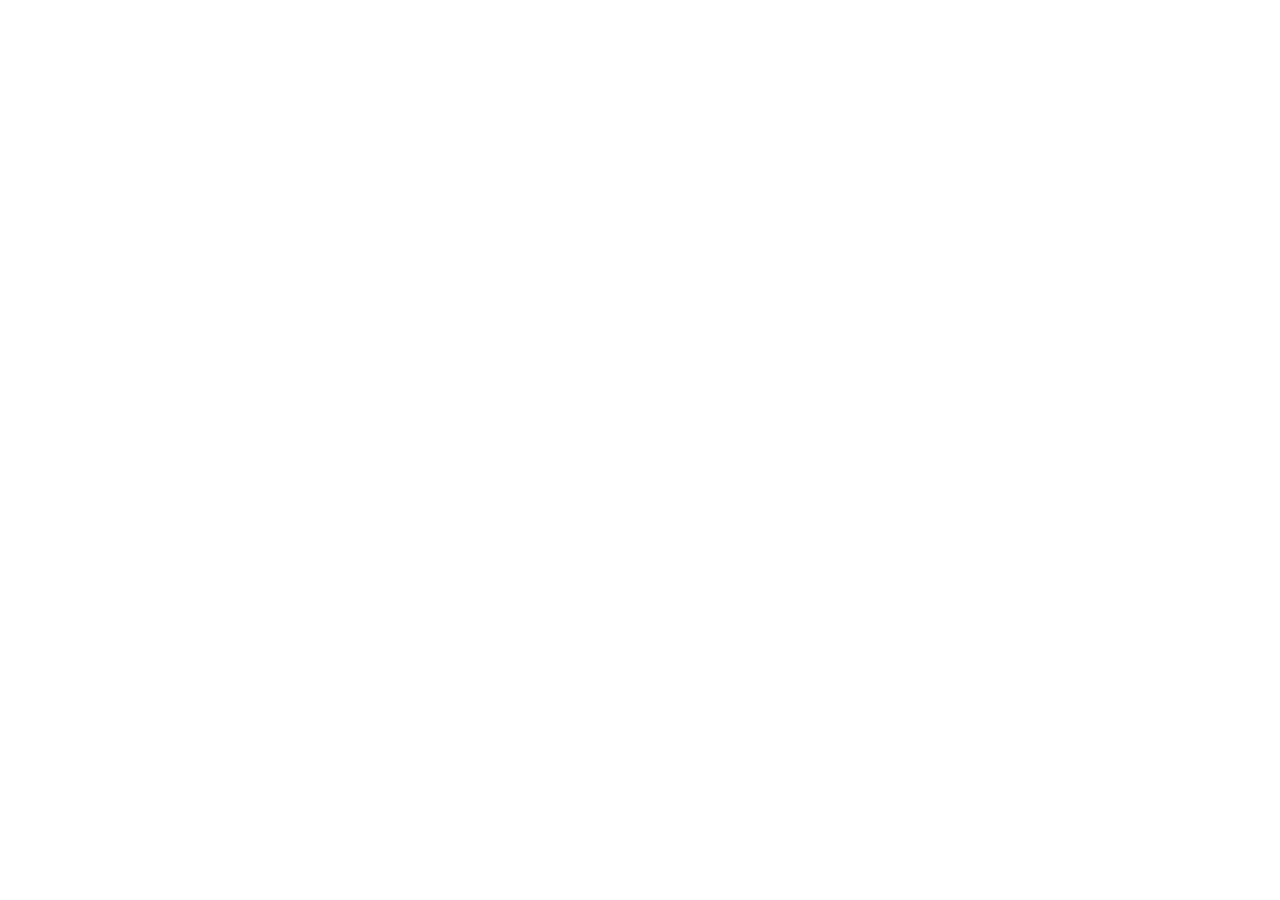
==== index.html @ 40b430d1 "Add files via upload" ====
<!DOCTYPE html>
<html lang="en">
<head>
<meta charset="UTF-8">
<meta http-equiv="refresh" content="0; url=https://sisters-of-summerville.github.io/Sisters-of-Summerville/">
<link rel="canonical" href="https://sisters-of-summerville.github.io/Sisters-of-Summerville/">
<title>Sisters of Summerville</title>
</head>
<body>
<script>
  window.location.replace("https://sisters-of-summerville.github.io/Sisters-of-Summerville/");
</script>
<p>Redirecting to <a href="https://sisters-of-summerville.github.io/Sisters-of-Summerville/">Sisters of Summerville</a>…</p>
</body>
</html>
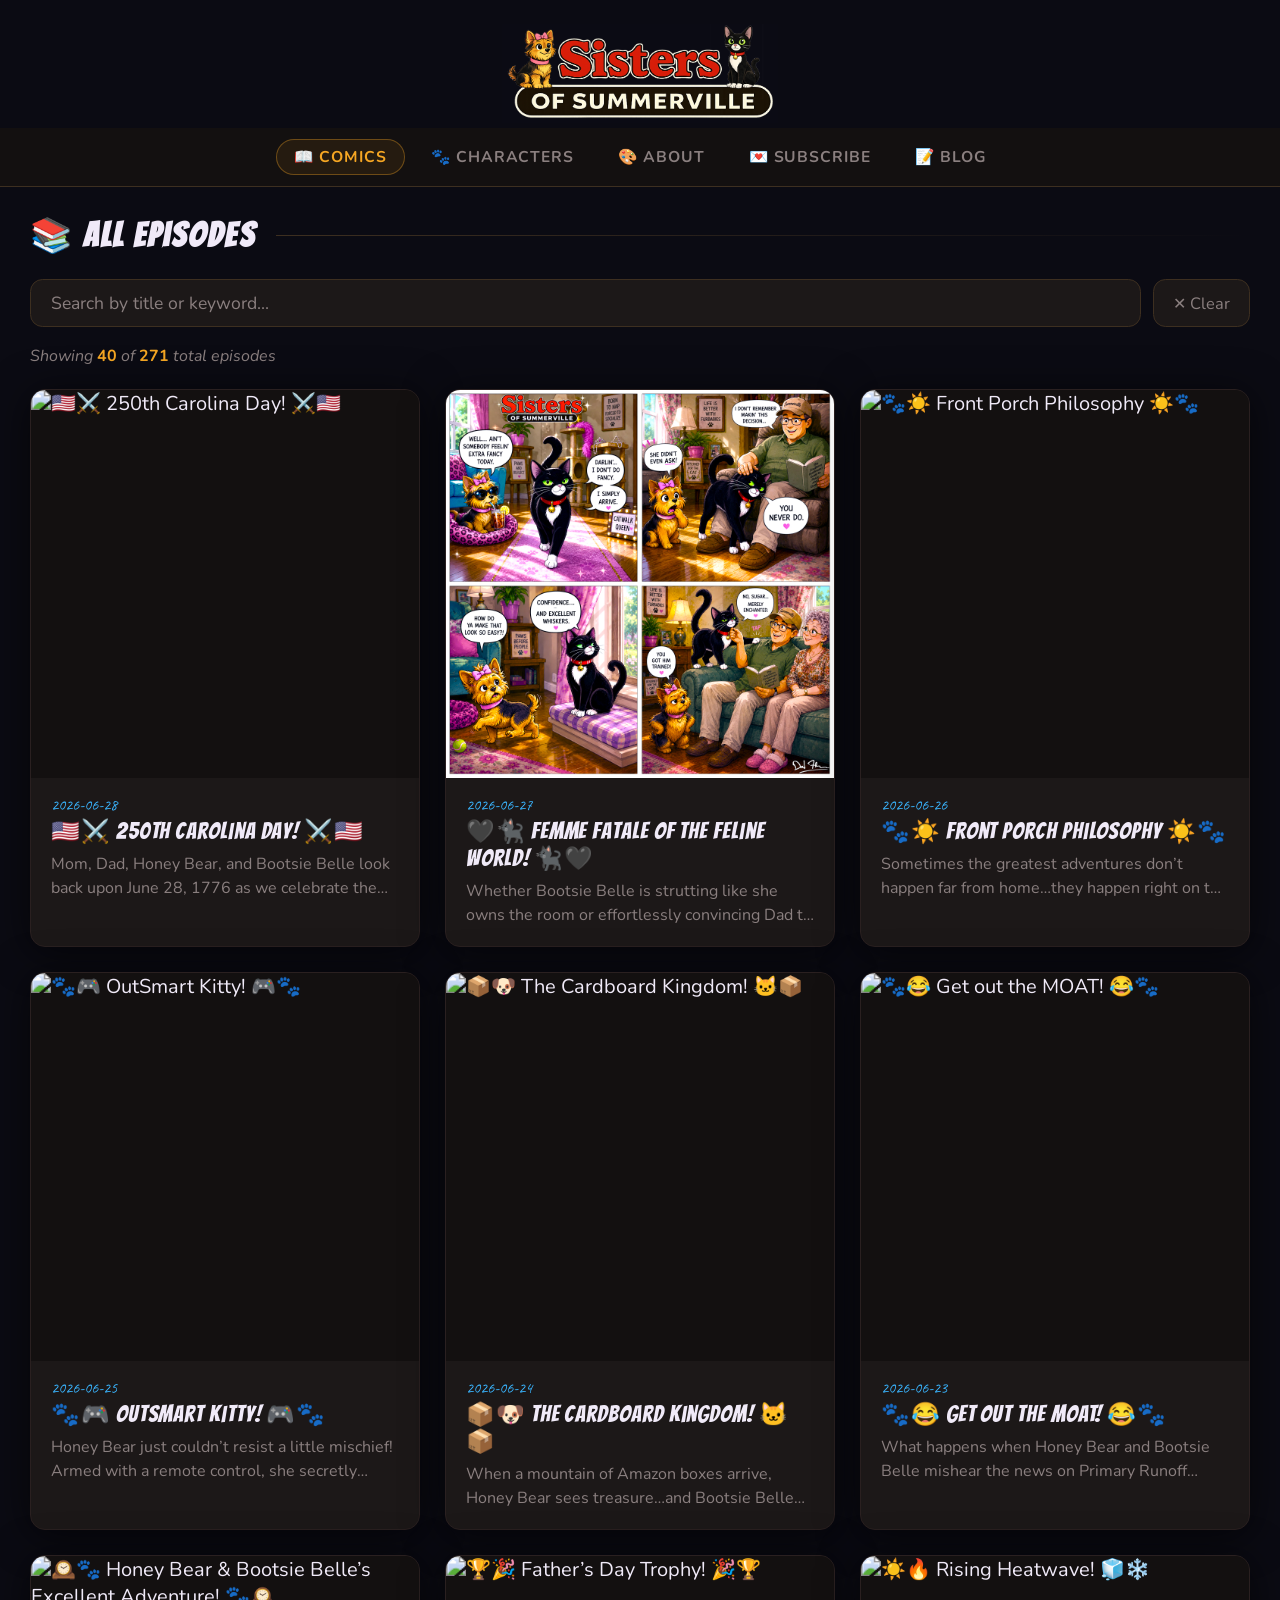
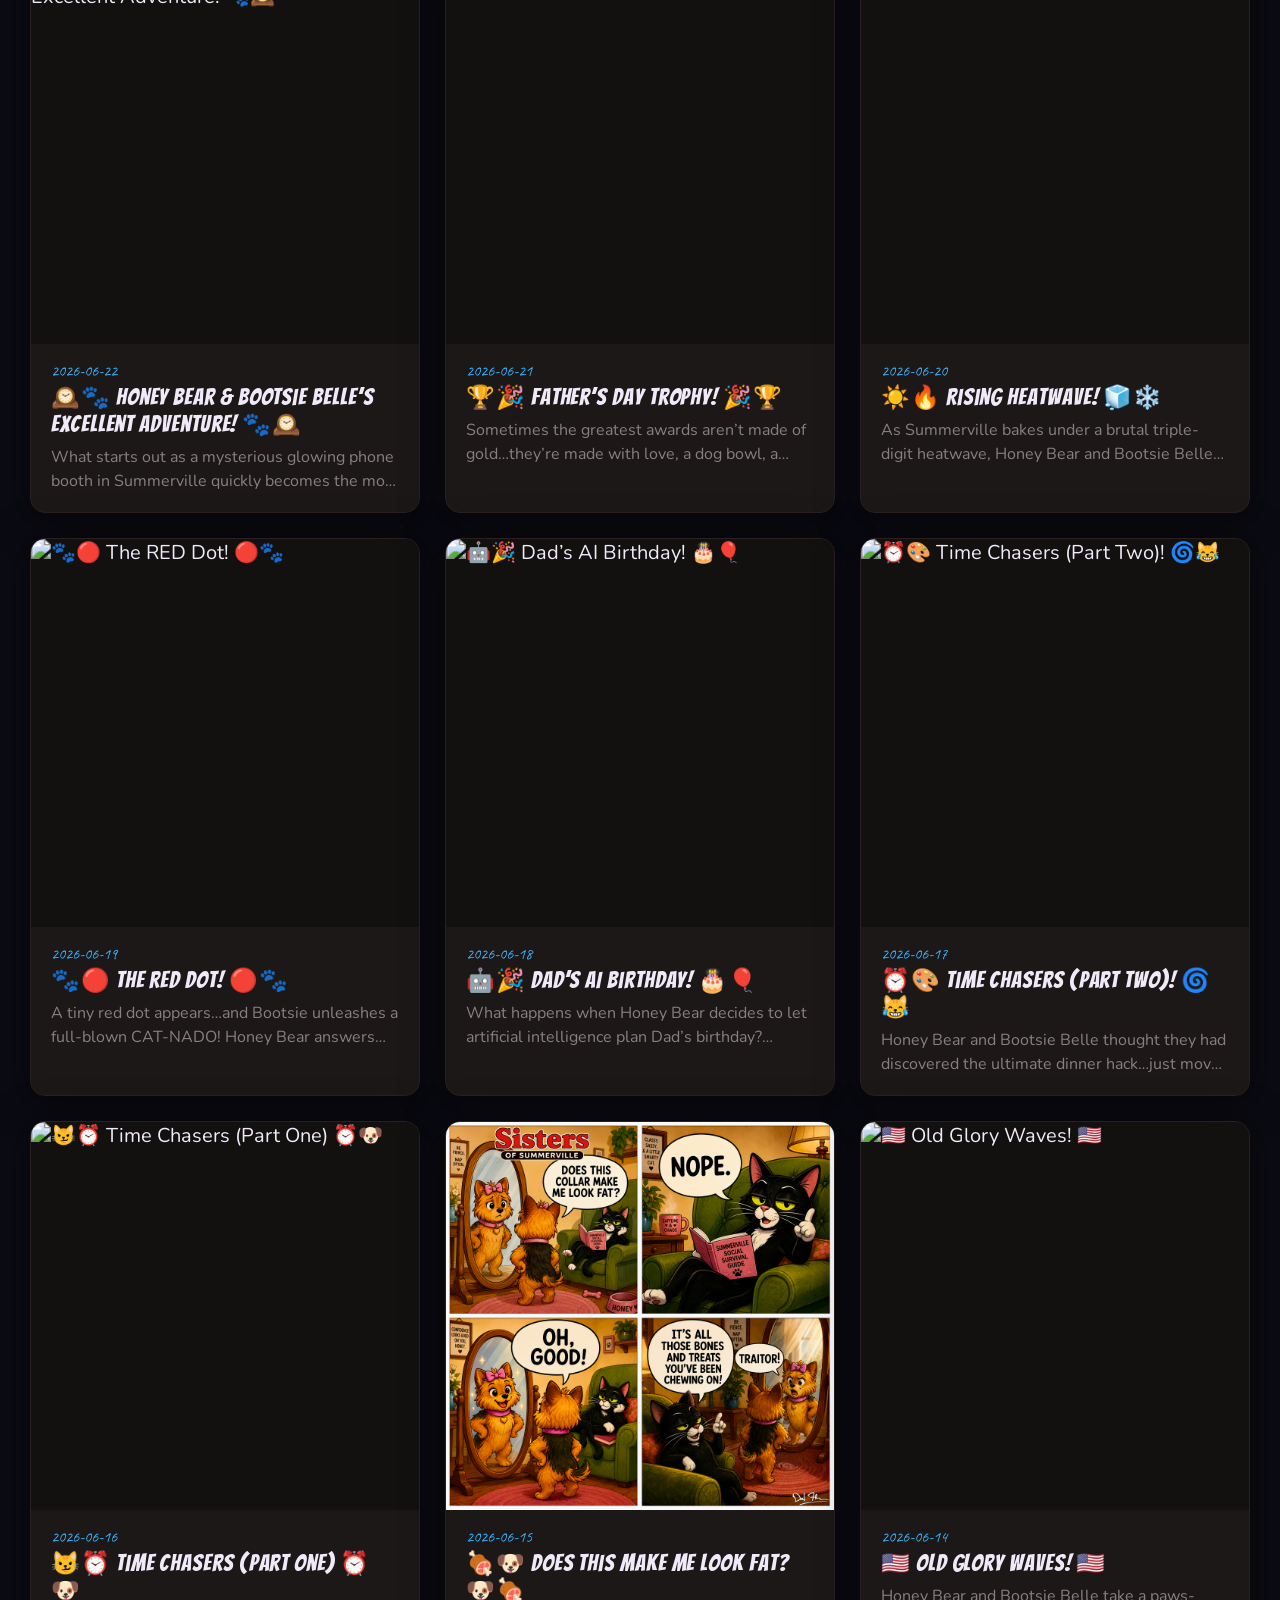
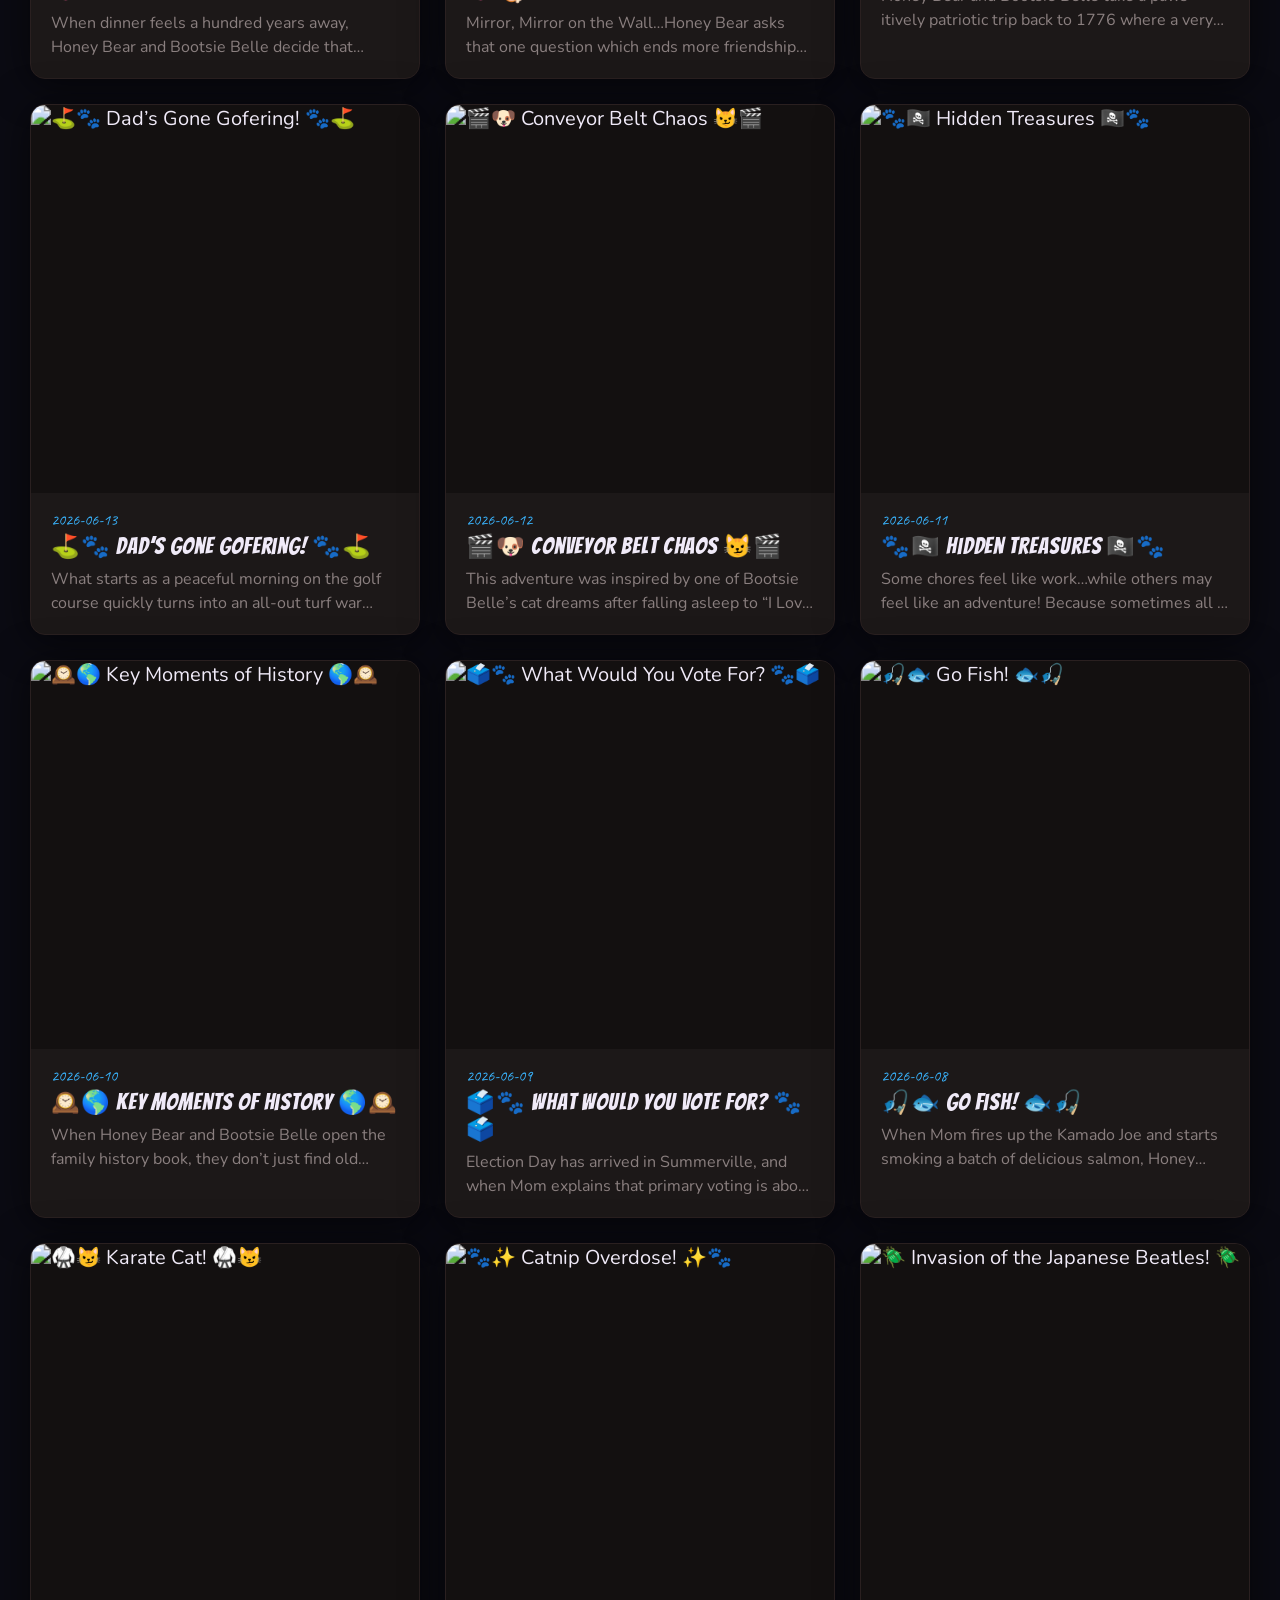
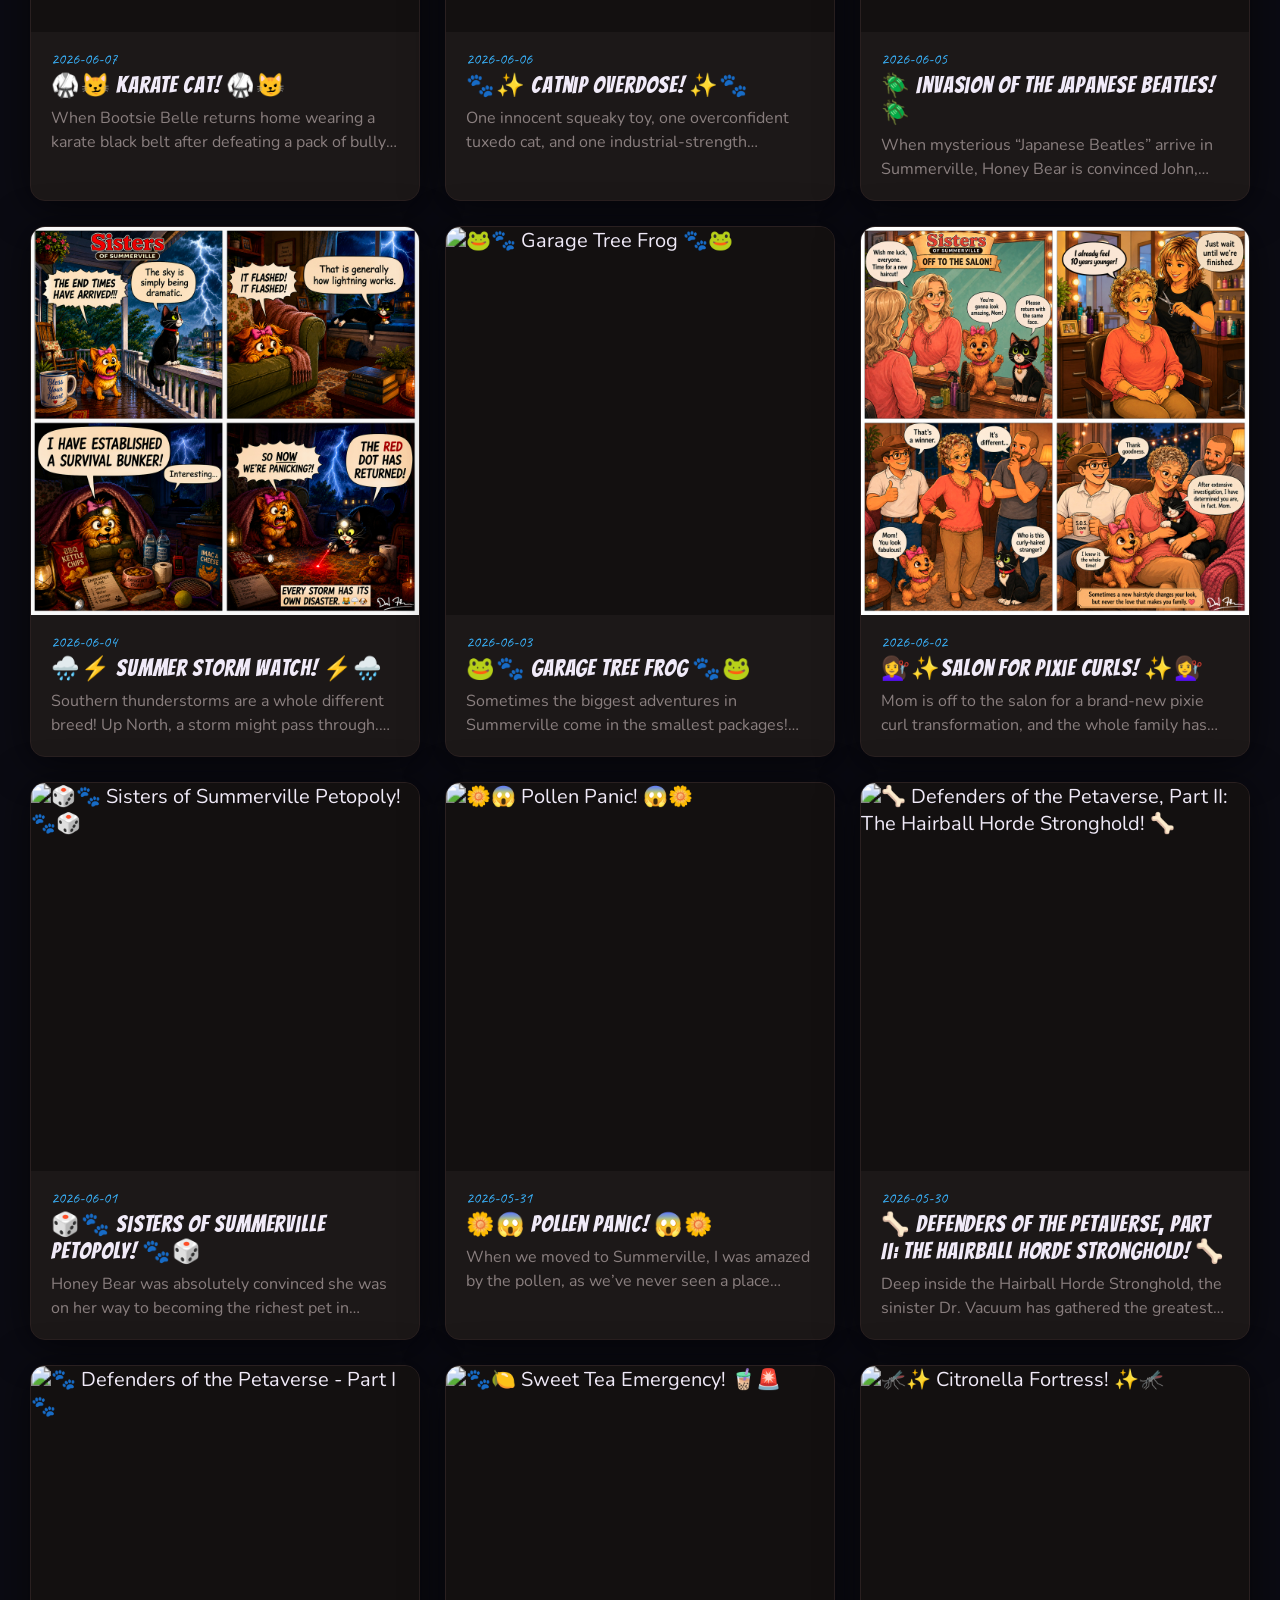
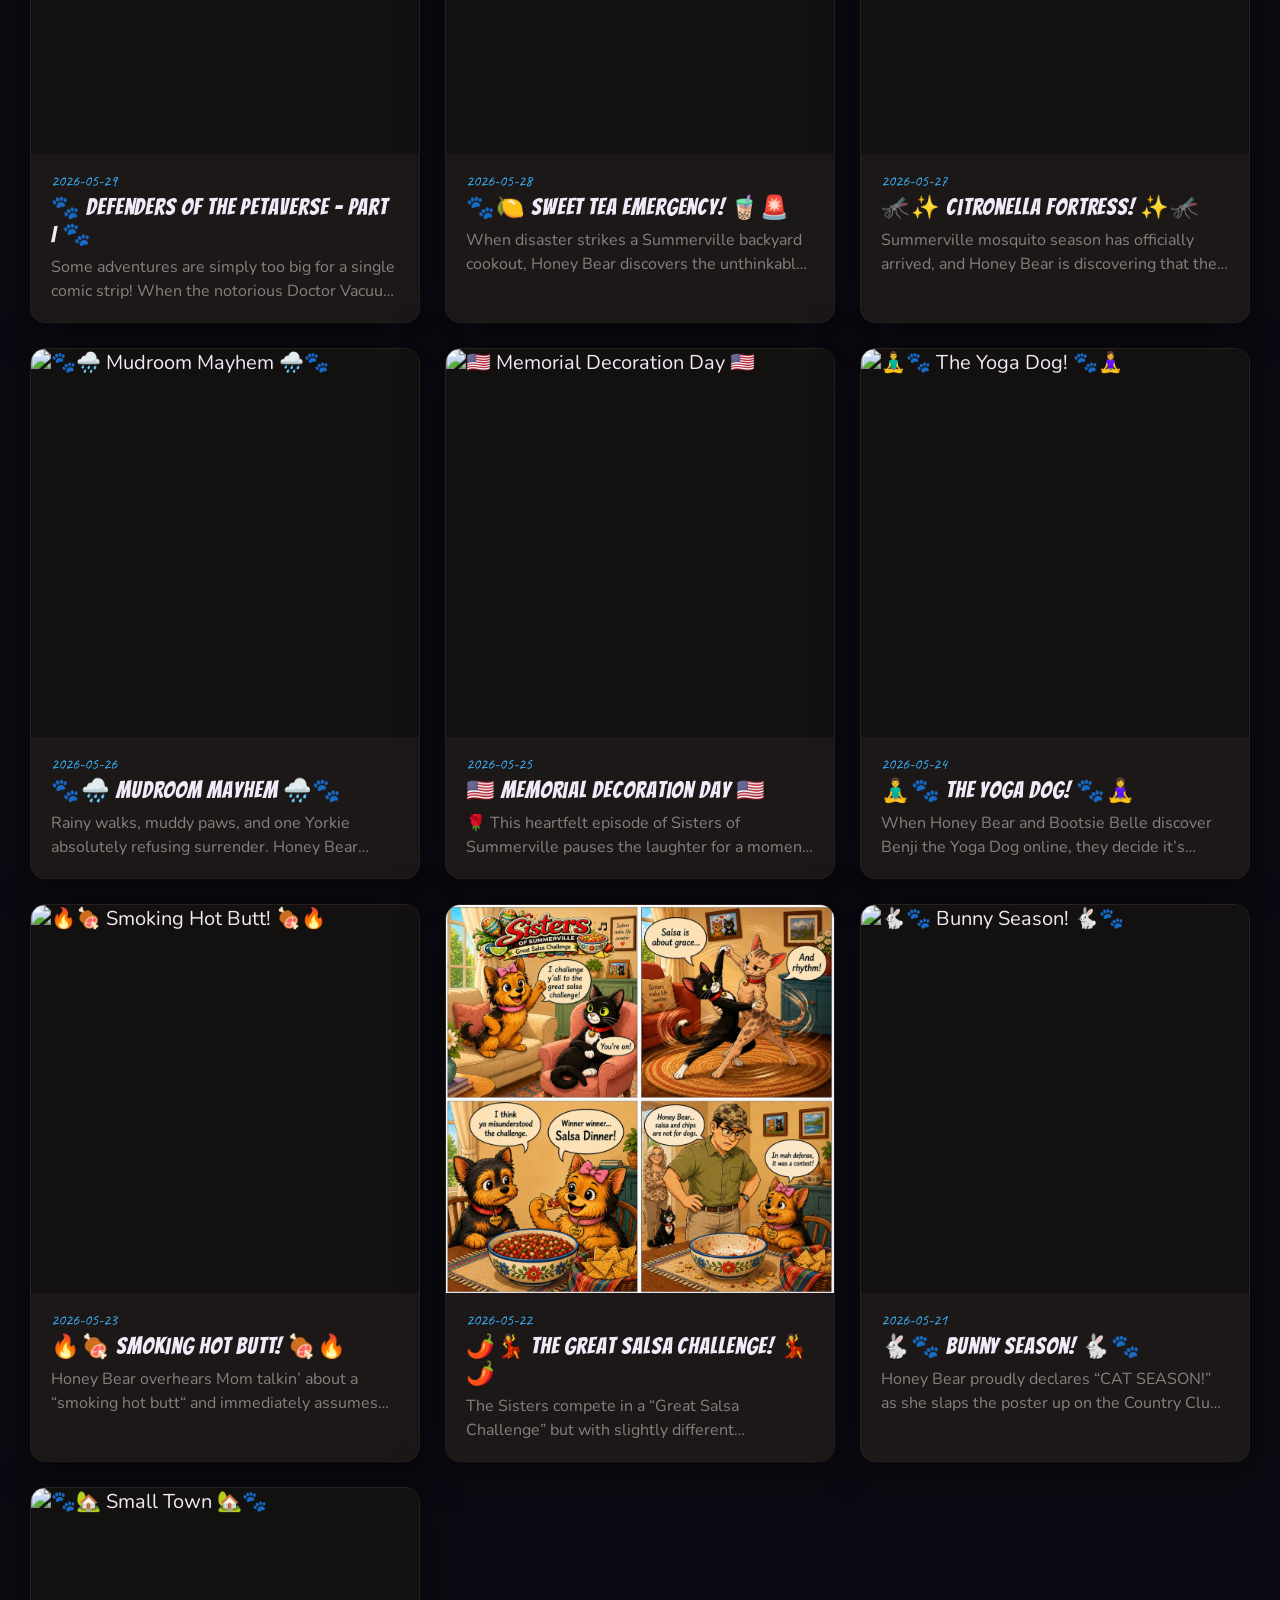
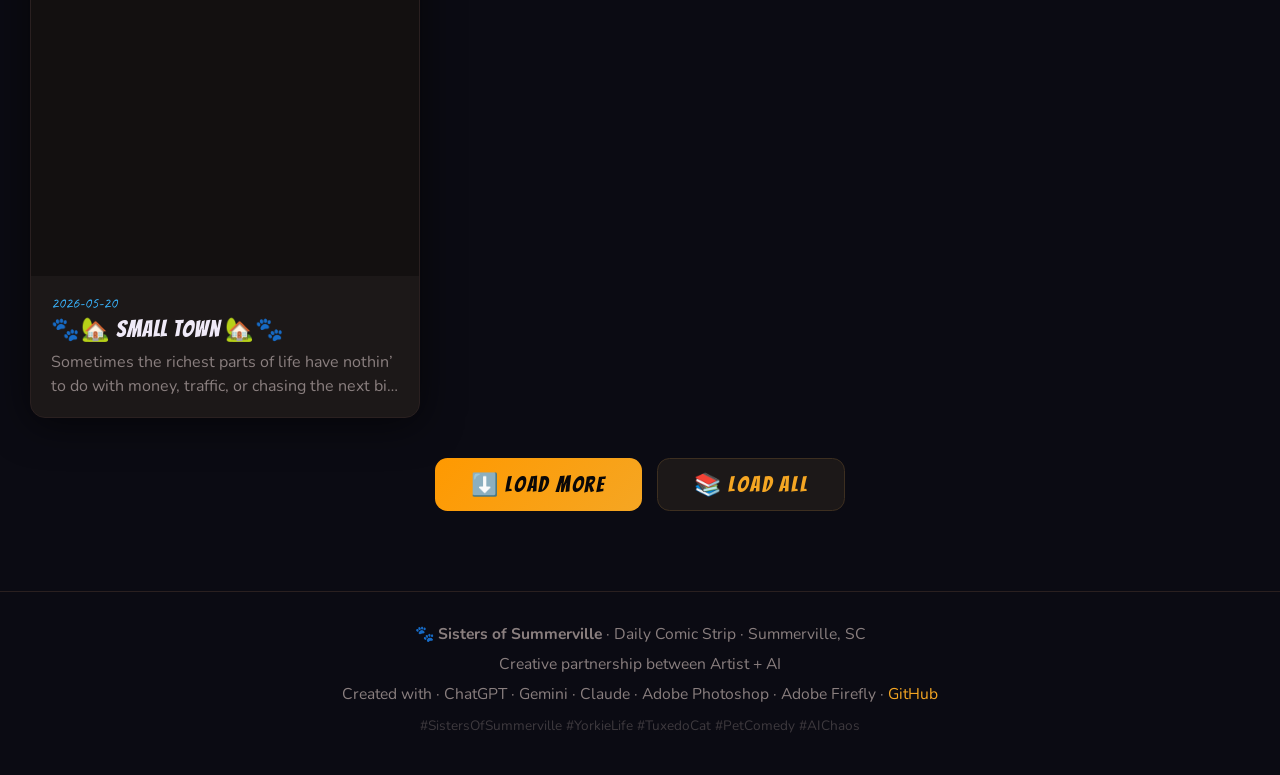
==== commit 9be464f5: "Add files via upload" ====
--- a/index.html
+++ b/index.html
@@ -2,14 +2,242 @@
 <html lang="en">
 <head>
 <meta charset="UTF-8">
-<meta http-equiv="refresh" content="0; url=https://sisters-of-summerville.github.io/Sisters-of-Summerville/">
-<link rel="canonical" href="https://sisters-of-summerville.github.io/Sisters-of-Summerville/">
+<meta name="viewport" content="width=device-width, initial-scale=1.0">
+<!-- cf-email-obfuscation: off -->
 <title>Sisters of Summerville</title>
+<link rel="preconnect" href="https://fonts.googleapis.com">
+<link rel="preconnect" href="https://fonts.gstatic.com" crossorigin>
+<link href="https://fonts.googleapis.com/css2?family=Bangers&family=Nunito:wght@400;600;700&family=Caveat:wght@500;700&display=swap" rel="stylesheet">
+<link rel="stylesheet" href="css/styles.css">
+
 </head>
 <body>
-<script>
-  window.location.replace("https://sisters-of-summerville.github.io/Sisters-of-Summerville/");
-</script>
-<p>Redirecting to <a href="https://sisters-of-summerville.github.io/Sisters-of-Summerville/">Sisters of Summerville</a>…</p>
+
+<!-- GALLERY VIEW -->
+<div id="view-gallery">
+  <div class="site-banner">
+    <a href="index.html">
+      <img src="images/sos-banner.png" alt="Sisters of Summerville" onerror="this.style.display='none'; document.getElementById('banner-fallback').style.display='block'">
+    </a>
+    <div id="banner-fallback" style="display:none; font-family:'Bangers',cursive; font-size:3rem; letter-spacing:0.05em; color:#f5a623; padding:1.2rem 0 0.6rem; text-shadow:0 0 30px rgba(245,166,35,0.4);"><a href="index.html" style="color:inherit;text-decoration:none;">Sisters of Summerville</a></div>
+  </div>
+  <nav>
+    <button class="nav-link active" onclick="showTab('comics',this)">&#128214; Comics</button>
+    <button class="nav-link" onclick="showTab('characters',this)">&#128062; Characters</button>
+    <button class="nav-link" onclick="showTab('about',this)">&#127912; About</button>
+    <button class="nav-link" onclick="showTab('subscribe',this)">&#128140; Subscribe</button>
+    <button class="nav-link" onclick="showTab('blog',this)">&#128221; Blog</button>
+  </nav>
+  <main>
+    <!-- COMICS TAB -->
+    <section id="section-comics">
+      <div class="section-head"><h2>&#128218; All Episodes</h2><div class="accent-line"></div></div>
+      <div class="search-wrap">
+        <input class="search-input" id="searchInput" type="text" placeholder="Search by title or keyword..." oninput="handleSearch()">
+        <button class="search-clear" onclick="clearSearch()">&#10005; Clear</button>
+      </div>
+      <p class="search-count" id="searchCount"></p>
+      <div class="comic-grid" id="comicGrid"></div>
+      <div id="loadMoreBar" style="display:none; text-align:center; padding:2rem 0 1rem; gap:0.75rem; flex-wrap:wrap; justify-content:center;">
+        <button class="load-btn load-more-btn" onclick="loadMore()">&#11015;&#65039; Load More</button>
+        <button class="load-btn load-all-btn" onclick="loadAll()">&#128218; Load All</button>
+      </div>
+    </section>
+    <!-- CHARACTERS TAB -->
+    <section id="section-characters">
+      <div class="section-head"><h2>&#128062; Characters</h2><div class="accent-line"></div></div>
+      <div class="char-grid" id="charGrid"></div>
+    </section>
+    <!-- ABOUT TAB -->
+    <section id="section-about">
+      <div class="section-head"><h2>&#127912; About</h2><div class="accent-line"></div></div>
+      <div class="about-box">
+        <div class="about-grid">
+          <div class="about-avatar">
+            <img src="images/David_Fliesen_with_the_Sisters_of_Summerville.JPEG" alt="David Fliesen with Honey Bear and Bootsie Belle" onerror="this.parentElement.innerHTML='&#127912;'">
+          </div>
+          <div>
+            <div class="about-name">Sisters of Summerville</div>
+            <div class="about-role">Daily Comic Strip &middot; Summerville, SC</div>
+            <p class="about-bio">Artist David Fliesen has been partnering with multiple AI to make these daily comics about his real life dog and cat who live in Summerville, SC. He uses this to tell their story while also expressing his creative side and forcing himself to work with multiple Artificial Intelligence (AI) applications every day.</p>
+            <p style="margin: 0.6rem 0 0.8rem; font-size:0.9rem;">&#127912; <a href="https://davidfliesen.github.io" target="_blank" style="color:var(--amber); font-weight:700; text-decoration:none;">See more of my work in my portfolio &rarr;</a></p>
+            <p class="about-bio">Honey Bear (a sassy Yorkie) and Bootsie Belle (a scheming tuxedo cat) get into fresh trouble powered by AI image generation and an artist's whole lot of love for pet chaos. This "Sisters of Summerville" blends a passion for AI, multimedia storytelling, and the very real personalities of two furry sisters.</p>
+            <div class="about-tags">
+              <span class="tag tag-amber">AI Art</span>
+              <span class="tag tag-amber">Generative AI</span>
+              <span class="tag tag-blue">Multimedia</span>
+              <span class="tag tag-blue">Summerville SC</span>
+              <span class="tag">Yorkie Life</span>
+              <span class="tag">Tuxedo Cat</span>
+              <span class="tag">Daily Comic</span>
+            </div>
+            <div class="about-links">
+              <a class="about-link" href="https://www.linkedin.com/in/fliesen/" target="_blank">&#128188; LinkedIn</a>
+              <a class="about-link" href="https://facebook.com/profile.php?id=61581673621814" target="_blank">&#128077; Facebook</a>
+              <a class="about-link" href="https://github.com" target="_blank">&#128025; GitHub</a>
+            </div>
+          </div>
+        </div>
+      </div>
+    </section>
+    <!-- SUBSCRIBE TAB -->
+    <section id="section-subscribe">
+      <div class="section-head"><h2>&#128140; Subscribe</h2><div class="accent-line"></div></div>
+      <div class="newsletter-box" style="max-width:520px; margin:0 auto;">
+        <style>
+          .followit--follow-form-container[attr-a][attr-b][attr-c][attr-d][attr-e][attr-f] .form-preview { display: flex !important; flex-direction: column !important; justify-content: center !important; margin-top: 30px !important; padding: clamp(17px, 5%, 40px) clamp(17px, 7%, 50px) !important; max-width: none !important; border-radius: 6px !important; box-shadow: 0 5px 25px rgba(34, 60, 47, 0.25) !important; }
+          .followit--follow-form-container[attr-a][attr-b][attr-c][attr-d][attr-e][attr-f] .form-preview, .followit--follow-form-container[attr-a][attr-b][attr-c][attr-d][attr-e][attr-f] .form-preview * { box-sizing: border-box !important; }
+          .followit--follow-form-container[attr-a][attr-b][attr-c][attr-d][attr-e][attr-f] .form-preview .preview-heading { width: 100% !important; }
+          .followit--follow-form-container[attr-a][attr-b][attr-c][attr-d][attr-e][attr-f] .form-preview .preview-heading h5 { margin-top: 0 !important; margin-bottom: 0 !important; }
+          .followit--follow-form-container[attr-a][attr-b][attr-c][attr-d][attr-e][attr-f] .form-preview .preview-input-field { margin-top: 20px !important; width: 100% !important; }
+          .followit--follow-form-container[attr-a][attr-b][attr-c][attr-d][attr-e][attr-f] .form-preview .preview-input-field input { width: 100% !important; height: 40px !important; border-radius: 6px !important; border: 2px solid #e9e8e8 !important; background-color: #fff; outline: none !important; color: #000000 !important; font-family: "Arial" !important; font-size: 14px; font-weight: 400; line-height: 20px; text-align: center; }
+          .followit--follow-form-container[attr-a][attr-b][attr-c][attr-d][attr-e][attr-f] .form-preview .preview-input-field input::placeholder { color: #000000 !important; opacity: 1 !important; }
+          .followit--follow-form-container[attr-a][attr-b][attr-c][attr-d][attr-e][attr-f] .form-preview .preview-submit-button { margin-top: 10px !important; width: 100% !important; }
+          .followit--follow-form-container[attr-a][attr-b][attr-c][attr-d][attr-e][attr-f] .form-preview .preview-submit-button button { width: 100% !important; height: 40px !important; border: 0 !important; border-radius: 6px !important; line-height: 0px !important; cursor: pointer !important; }
+          .followit--follow-form-container[attr-a][attr-b][attr-c][attr-d][attr-e][attr-f] .powered-by-line { color: #231f20 !important; font-family: "Arial" !important; font-size: 13px !important; font-weight: 400 !important; line-height: 25px !important; text-align: center !important; text-decoration: none !important; display: flex !important; width: 100% !important; justify-content: center !important; align-items: center !important; margin-top: 10px !important; }
+          .followit--follow-form-container[attr-a][attr-b][attr-c][attr-d][attr-e][attr-f] .powered-by-line img { margin-left: 10px !important; height: 1.13em !important; max-height: 1.13em !important; }
+        </style>
+        <div class="followit--follow-form-container" attr-a attr-b attr-c attr-d attr-e attr-f>
+          <form action="https://api.follow.it/subscription-form/[base64]/8" method="post">
+            <div class="form-preview" style="background-color: rgb(255, 255, 255); position: relative; border-style: solid; border-width: 1px; border-color: rgb(204, 204, 204);">
+              <div class="preview-heading"><h5 style="font-family: Arial; font-weight: bold; color: rgb(10, 8, 8); font-size: 24px; text-align: center;">Subscribe to receive comic strips by email:</h5></div>
+              <div class="preview-input-field"><input type="email" name="email" required placeholder="Enter your email" spellcheck="false" style="font-family: Arial; font-weight: normal; color: rgb(0, 0, 0); font-size: 20px; text-align: center; background-color: rgb(245, 166, 35);"></div>
+              <div class="preview-submit-button"><button type="submit" style="font-family: Arial; font-weight: bold; color: rgb(255, 255, 255); font-size: 18px; text-align: center; background-color: rgb(0, 0, 0);">Subscribe</button></div>
+            </div>
+          </form>
+          <a href="https://follow.it" class="powered-by-line">Powered by <img src="https://follow.it/images/colored-logo.svg" alt="follow.it" height="17px"/></a>
+        </div>
+      </div>
+    </section>
+    <!-- BLOG TAB -->
+    <section id="section-blog">
+      <div class="section-head"><h2>&#128221; Blog</h2><div class="accent-line"></div></div>
+      <div class="blog-grid" id="blogGrid"><div class="no-results"><p>Loading posts...</p></div></div>
+    </section>
+  </main>
+  <footer class="site-footer">
+    <div>&#128062; <strong>Sisters of Summerville</strong> &middot; Daily Comic Strip &middot; Summerville, SC</div>
+    <div>Creative partnership between Artist + AI</div>
+    <div>Created with &middot; ChatGPT &middot; Gemini &middot; Claude &middot; Adobe Photoshop &middot; Adobe Firefly &middot; <a href="https://github.com" target="_blank">GitHub</a></div>
+    <div class="footer-tags">#SistersOfSummerville #YorkieLife #TuxedoCat #PetComedy #AIChaos</div>
+  </footer>
+</div><!-- /view-gallery -->
+
+<!-- SINGLE COMIC VIEW -->
+<div id="view-single">
+  <div class="single-banner">
+    <a href="index.html">
+      <img src="images/sos-banner.png" alt="Sisters of Summerville" onerror="this.style.display='none'; document.getElementById('single-banner-fallback').style.display='block'">
+    </a>
+    <div id="single-banner-fallback" style="display:none; font-family:'Bangers',cursive; font-size:2.6rem; letter-spacing:0.05em; color:#f5a623; padding:1rem 0 0.5rem; text-shadow:0 0 30px rgba(245,166,35,0.4);"><a href="index.html" style="color:inherit;text-decoration:none;">Sisters of Summerville</a></div>
+  </div>
+  <div class="comic-viewer">
+    <div class="viewer-row">
+      <button class="nav-arrow nav-arrow-left" id="arrowNewer" onclick="navigateComic(-1)" title="Newer episode">&#9664;</button>
+      <div class="comic-img-wrap" id="comicImgWrap" onclick="openLightbox()" title="Click to enlarge" style="cursor:zoom-in;">
+        <img id="singleImg" src="" alt="">
+      </div>
+      <div class="caption-box">
+        <div class="caption-date" id="singleDate"></div>
+        <div class="caption-title" id="singleTitle"></div>
+        <div class="caption-divider"></div>
+        <p class="caption-text" id="singleIntro"></p>
+        <div class="caption-tags" id="singleTags"></div>
+      </div>
+      <button class="nav-arrow nav-arrow-right" id="arrowOlder" onclick="navigateComic(1)" title="Older episode">&#9654;</button>
+    </div>
+    <div class="share-row">
+      <a class="share-btn share-fb" id="shareFb" href="#" target="_blank">&#128077; Facebook</a>
+      <a class="share-btn share-x" id="shareX" href="#" target="_blank">&#128038; X / Twitter</a>
+      <button class="share-btn share-copy" onclick="copyLink()">&#128279; Copy Link</button>
+      <button class="share-btn share-back" onclick="backToGallery()">&#9664; All Episodes</button>
+    </div>
+  </div>
+  <footer class="site-footer">
+    <div>&#128062; <strong>Sisters of Summerville</strong> &middot; Daily Comic Strip &middot; Summerville, SC</div>
+    <div>Creative partnership between Artist + AI</div>
+    <div>Created with &middot; ChatGPT &middot; Gemini &middot; Claude &middot; Adobe Photoshop &middot; Adobe Firefly &middot; <a href="https://github.com" target="_blank">GitHub</a></div>
+    <div class="footer-tags">#SistersOfSummerville #YorkieLife #TuxedoCat #PetComedy #AIChaos</div>
+  </footer>
+</div><!-- /view-single -->
+
+<!-- CHARACTER SINGLE VIEW -->
+<div id="view-character">
+  <div class="single-banner">
+    <a href="index.html">
+      <img src="images/sos-banner.png" alt="Sisters of Summerville" onerror="this.style.display='none'; document.getElementById('char-banner-fallback').style.display='block'">
+    </a>
+    <div id="char-banner-fallback" style="display:none; font-family:'Bangers',cursive; font-size:2.6rem; letter-spacing:0.05em; color:#f5a623; padding:1rem 0 0.5rem; text-shadow:0 0 30px rgba(245,166,35,0.4);"><a href="index.html" style="color:inherit;text-decoration:none;">Sisters of Summerville</a></div>
+  </div>
+  <div class="char-viewer">
+    <div class="char-viewer-row">
+      <button class="nav-arrow char-nav-left" id="charArrowPrev" onclick="navigateChar(-1)" title="Previous character">&#9664;</button>
+      <div class="char-info-box">
+        <div class="char-info-name" id="charViewName"></div>
+        <div class="char-info-divider"></div>
+        <p class="char-info-desc" id="charViewDesc"></p>
+        <div class="char-info-tags" id="charViewTags"></div>
+      </div>
+      <div class="char-full-img-wrap">
+        <img id="charViewImg" src="[data-uri]" alt="">
+      </div>
+      <button class="nav-arrow char-nav-right" id="charArrowNext" onclick="navigateChar(1)" title="Next character">&#9654;</button>
+    </div>
+    <div class="share-row">
+      <button class="share-btn share-back" onclick="backToCharacters()">&#9664; All Characters</button>
+    </div>
+  </div>
+  <footer class="site-footer">
+    <div>&#128062; <strong>Sisters of Summerville</strong> &middot; Daily Comic Strip &middot; Summerville, SC</div>
+    <div>Created with &middot; ChatGPT &middot; Gemini &middot; Claude &middot; Adobe Photoshop &middot; Adobe Firefly &middot; <a href="https://github.com" target="_blank">GitHub</a></div>
+    <div class="footer-tags">#SistersOfSummerville #YorkieLife #TuxedoCat #PetComedy #AIChaos</div>
+  </footer>
+</div><!-- /view-character -->
+
+<!-- BLOG POST VIEW -->
+<div id="view-blog-post">
+  <div class="single-banner">
+    <a href="index.html">
+      <img src="images/sos-banner.png" alt="Sisters of Summerville" onerror="this.style.display='none'">
+    </a>
+  </div>
+  <div class="blog-post-viewer">
+    <div class="blog-post-header">
+      <div class="blog-post-date" id="blogPostDate"></div>
+      <div class="blog-post-title" id="blogPostTitle"></div>
+      <div class="blog-post-tags" id="blogPostTags"></div>
+    </div>
+    <!-- NAV ARROWS immediately below headline -->
+    <div class="blog-back-row" style="margin-bottom:1.2rem;">
+      <button class="nav-arrow" id="blogArrowNewer" onclick="navigateBlog(-1)" title="Newer post">&#9664;</button>
+      <button class="share-btn share-fb" onclick="shareBlogFb()">&#128077; Facebook</button>
+      <button class="share-btn share-x" onclick="shareBlogX()">&#128038; X / Twitter</button>
+      <button class="share-btn share-copy" onclick="copyBlogLink()">&#128279; Copy Link</button>
+      <button class="share-btn share-back" onclick="backToBlog()">&#9664; All Posts</button>
+      <button class="nav-arrow" id="blogArrowOlder" onclick="navigateBlog(1)" title="Older post">&#9654;</button>
+    </div>
+    <div class="blog-youtube-wrap" id="blogYoutubeWrap" style="display:none;">
+      <iframe id="blogYoutubeFrame" src="" allow="accelerometer; autoplay; clipboard-write; encrypted-media; gyroscope; picture-in-picture" allowfullscreen></iframe>
+    </div>
+    <img class="blog-post-image" id="blogPostImage" src="" alt="" style="display:none;">
+    <div class="blog-post-body" id="blogPostBody"></div>
+  </div>
+  <footer class="site-footer">
+    <div>&#128062; <strong>Sisters of Summerville</strong> &middot; Daily Comic Strip &middot; Summerville, SC</div>
+    <div>Creative partnership between Artist + AI &middot; <a href="https://github.com" target="_blank">GitHub</a></div>
+    <div class="footer-tags">#SistersOfSummerville #YorkieLife #TuxedoCat #PetComedy #AIChaos</div>
+  </footer>
+</div><!-- /view-blog-post -->
+
+<!-- LIGHTBOX -->
+<div id="lightbox" onclick="closeLightbox()" style="display:none; position:fixed; inset:0; background:rgba(0,0,0,0.92); z-index:500; align-items:center; justify-content:center; padding:1rem; cursor:zoom-out;">
+  <img id="lightboxImg" src="" alt="" style="max-width:95vw; max-height:95vh; border-radius:8px; box-shadow:0 0 60px rgba(0,0,0,0.8); object-fit:contain;">
+  <button onclick="closeLightbox()" style="position:fixed; top:1rem; right:1.2rem; background:none; border:none; color:#fff; font-size:2.5rem; cursor:pointer; line-height:1; opacity:0.8;">✕</button>
+</div>
+
+<div class="toast" id="toast"></div>
+
+<script src="js/app.js"></script>
+
 </body>
 </html>
--- a/css/styles.css
+++ b/css/styles.css
@@ -0,0 +1,173 @@
+:root {
+    --bg-deep:    #0b0b13;
+    --bg-mid:     #131010;
+    --bg-card:    #1c1818;
+    --amber:      #f5a623;
+    --amber-glow: #ff9900;
+    --text-main:  #f0eaf8;
+    --text-muted: #8a7f7f;
+    --border:     #2a2020;
+    --border-lit: #3d2f20;
+    --radius:     12px;
+    --shadow:     0 4px 32px rgba(0,0,0,0.6);
+  }
+  html { zoom: 1.25; }
+  *, *::before, *::after { box-sizing: border-box; margin: 0; padding: 0; }
+  body { font-family: 'Nunito', sans-serif; background: var(--bg-deep); color: var(--text-main); min-height: 100vh; overflow-x: hidden; }
+  .site-banner { display: block; width: 100%; background: var(--bg-deep); text-align: center; padding: 1.2rem 1rem 0.25rem; line-height: 0; overflow: visible; }
+  .site-banner img { max-width: 320px; width: 69%; height: auto; display: inline-block; }
+  .site-banner a, .single-banner a { display: inline-block; cursor: pointer; }
+  nav { display: flex; justify-content: center; gap: 0.4rem; padding: 0.55rem 1rem; background: var(--bg-mid); border-bottom: 1px solid var(--border-lit); flex-wrap: wrap; position: sticky; top: 0; z-index: 100; backdrop-filter: blur(12px); }
+  .nav-link { font-family: 'Nunito', sans-serif; font-weight: 700; font-size: 0.78rem; letter-spacing: 0.06em; text-transform: uppercase; color: var(--text-muted); text-decoration: none; padding: 0.3rem 0.85rem; border-radius: 20px; border: 1px solid transparent; transition: all 0.2s; cursor: pointer; background: none; }
+  .nav-link:hover, .nav-link.active { color: var(--amber); border-color: rgba(245,166,35,0.35); background: rgba(245,166,35,0.08); }
+  main { max-width: 1200px; margin: 0 auto; padding: 1.4rem 1.5rem 3rem; }
+  .section-head { display: flex; align-items: center; gap: 1rem; margin-bottom: 1.2rem; }
+  .section-head h2 { font-family: 'Bangers', cursive; font-size: 1.7rem; letter-spacing: 0.06em; white-space: nowrap; }
+  .accent-line { flex: 1; height: 1px; background: linear-gradient(90deg, var(--border-lit), transparent); }
+  .search-wrap { display: flex; gap: 0.6rem; margin-bottom: 0.9rem; flex-wrap: wrap; }
+  .search-input { flex: 1; min-width: 200px; background: var(--bg-card); border: 1px solid var(--border-lit); border-radius: 10px; padding: 0.55rem 1rem; color: var(--text-main); font-family: 'Nunito', sans-serif; font-size: 0.88rem; outline: none; transition: border-color 0.2s, box-shadow 0.2s; }
+  .search-input::placeholder { color: var(--text-muted); }
+  .search-input:focus { border-color: var(--amber); box-shadow: 0 0 0 3px rgba(245,166,35,0.1); }
+  .search-clear { background: var(--bg-card); border: 1px solid var(--border-lit); border-radius: 10px; padding: 0.55rem 0.95rem; color: var(--text-muted); font-size: 0.82rem; cursor: pointer; font-family: 'Nunito', sans-serif; transition: all 0.2s; }
+  .search-clear:hover { color: var(--text-main); border-color: var(--amber); }
+  .search-count { font-size: 0.8rem; color: var(--text-muted); margin-bottom: 1.1rem; font-style: italic; }
+  .search-count span { color: var(--amber); font-style: normal; font-weight: 700; }
+  .comic-grid { display: grid; grid-template-columns: repeat(auto-fill, minmax(270px, 1fr)); gap: 1.25rem; }
+  .comic-card { background: var(--bg-card); border: 1px solid var(--border); border-radius: var(--radius); overflow: hidden; cursor: pointer; transition: transform 0.2s, border-color 0.2s, box-shadow 0.2s; box-shadow: var(--shadow); animation: fadeUp 0.35s ease both; }
+  @keyframes fadeUp { from { opacity:0; transform:translateY(14px); } to { opacity:1; transform:translateY(0); } }
+  .comic-card:hover { transform: translateY(-4px); border-color: var(--amber); box-shadow: 0 8px 36px rgba(245,166,35,0.15), var(--shadow); }
+  .card-img-wrap { position: relative; aspect-ratio: 1/1; overflow: hidden; background: var(--bg-mid); }
+  .card-img-wrap::after { content: '\1F50D Read'; position: absolute; inset: 0; background: rgba(10,8,8,0.5); display: flex; align-items: center; justify-content: center; font-family: 'Bangers', cursive; font-size: 1.25rem; letter-spacing: 0.08em; color: var(--amber); opacity: 0; transition: opacity 0.2s; }
+  .comic-card:hover .card-img-wrap::after { opacity: 1; }
+  .card-img-wrap img { width:100%; height:100%; object-fit:cover; transition: transform 0.3s; }
+  .comic-card:hover .card-img-wrap img { transform: scale(1.03); }
+  .card-body { padding: 0.85rem 1rem 0.95rem; }
+  .card-meta { font-family: 'Caveat', cursive; font-size: 0.8rem; color: #3ab5ff; margin-bottom: 0.15rem; }
+  .card-title { font-family: 'Bangers', cursive; font-size: 1.15rem; letter-spacing: 0.04em; margin-bottom: 0.35rem; }
+  .card-intro { font-size: 0.8rem; color: var(--text-muted); line-height: 1.5; display: -webkit-box; -webkit-line-clamp: 2; -webkit-box-orient: vertical; overflow: hidden; }
+  .no-results { grid-column: 1/-1; text-align: center; padding: 3rem; color: var(--text-muted); }
+  #view-single { display: none; }
+  .single-banner { background: var(--bg-deep); text-align: center; padding: 0.5rem 0 0; line-height: 0; }
+  .single-banner img { max-width: 360px; width: 52%; height: auto; display: inline-block; }
+  .comic-viewer { max-width: 1060px; margin: 0.9rem auto 0; padding: 0 1rem 0.5rem; }
+  .viewer-row { display: grid; grid-template-columns: 52px 1fr 1fr 52px; gap: 0.9rem; align-items: center; margin-bottom: 1rem; }
+  .nav-arrow { display: flex; align-items: center; justify-content: center; width: 44px; height: 44px; border-radius: 50%; border: 2px solid var(--border-lit); background: var(--bg-card); color: var(--amber); font-size: 1.3rem; cursor: pointer; transition: all 0.2s; flex-shrink: 0; align-self: center; user-select: none; line-height: 1; }
+  .nav-arrow:hover:not(.disabled) { background: rgba(245,166,35,0.14); border-color: var(--amber); transform: scale(1.08); }
+  .nav-arrow.disabled { color: #2e2828; border-color: #1e1a1a; cursor: default; pointer-events: none; }
+  .caption-box { background: var(--bg-card); border: 1px solid var(--border-lit); border-radius: var(--radius); padding: 1.1rem 1.3rem; aspect-ratio: 1/1; overflow-y: auto; display: flex; flex-direction: column; gap: 0.55rem; }
+  .caption-date { font-family: 'Caveat', cursive; font-size: 0.92rem; color: #3ab5ff; }
+  .caption-title { font-family: 'Bangers', cursive; font-size: 1.55rem; letter-spacing: 0.04em; background: linear-gradient(135deg, #ffe0a0, var(--amber)); -webkit-background-clip: text; -webkit-text-fill-color: transparent; background-clip: text; line-height: 1.15; }
+  .caption-divider { height: 1px; background: var(--border-lit); }
+  .caption-text { font-size: 0.86rem; color: var(--text-muted); line-height: 1.65; white-space: pre-line; flex: 1; }
+  .caption-tags { display: flex; flex-wrap: wrap; gap: 0.35rem; margin-top: auto; padding-top: 0.4rem; }
+  .caption-tag { font-size: 0.68rem; padding: 0.12rem 0.55rem; border-radius: 20px; border: 1px solid var(--border-lit); color: var(--text-muted); font-weight: 700; }
+  .comic-img-wrap { aspect-ratio: 1/1; border-radius: var(--radius); overflow: hidden; background: var(--bg-mid); border: 1px solid var(--border-lit); }
+  .comic-img-wrap img { width:100%; height:100%; object-fit:cover; display:block; }
+  .share-row { display: flex; justify-content: center; gap: 0.65rem; margin-bottom: 1rem; flex-wrap: wrap; }
+  .share-btn { display: flex; align-items: center; gap: 0.35rem; padding: 0.5rem 1.15rem; border-radius: 8px; font-family: 'Nunito', sans-serif; font-weight: 700; font-size: 0.82rem; cursor: pointer; border: 1px solid transparent; transition: all 0.18s; text-decoration: none; letter-spacing: 0.04em; }
+  .share-fb   { background: rgba(24,119,242,0.1);  border-color: rgba(24,119,242,0.4); color: #6ba3f5; }
+  .share-x    { background: rgba(255,255,255,0.04); border-color: rgba(255,255,255,0.14); color: #bbb; }
+  .share-copy { background: rgba(245,166,35,0.08);  border-color: rgba(245,166,35,0.35); color: var(--amber); }
+  .share-back { background: rgba(192,57,43,0.08);   border-color: rgba(192,57,43,0.3);  color: #e87c6e; }
+  .share-btn:hover { filter: brightness(1.2); transform: translateY(-1px); }
+  .blog-grid { display: flex; flex-direction: column; gap: 1.5rem; }
+  .blog-card { background: var(--bg-card); border: 1px solid var(--border); border-radius: var(--radius); overflow: hidden; cursor: pointer; transition: border-color 0.2s, box-shadow 0.2s; box-shadow: var(--shadow); animation: fadeUp 0.35s ease both; }
+  .blog-card:hover { border-color: var(--amber); box-shadow: 0 8px 36px rgba(245,166,35,0.15), var(--shadow); }
+  .blog-card-inner { display: grid; grid-template-columns: 200px 1fr; }
+  .blog-thumb { aspect-ratio: 16/9; overflow: hidden; background: var(--bg-mid); }
+  .blog-thumb img { width:100%; height:100%; object-fit:cover; transition: transform 0.3s; }
+  .blog-card:hover .blog-thumb img { transform: scale(1.04); }
+  .blog-thumb-youtube { aspect-ratio: 16/9; background: #000; display: flex; align-items: center; justify-content: center; position: relative; overflow: hidden; }
+  .blog-thumb-youtube img { width:100%; height:100%; object-fit:cover; opacity:0.7; }
+  .blog-thumb-youtube .play-icon { position: absolute; font-size: 2.5rem; filter: drop-shadow(0 2px 8px rgba(0,0,0,0.7)); }
+  .blog-card-body { padding: 1.2rem 1.4rem; display: flex; flex-direction: column; gap: 0.4rem; }
+  .blog-date { font-family: 'Caveat', cursive; font-size: 0.85rem; color: #3ab5ff; }
+  .blog-title { font-family: 'Bangers', cursive; font-size: 1.35rem; letter-spacing: 0.04em; line-height: 1.2; }
+  .blog-excerpt { font-size: 0.83rem; color: var(--text-muted); line-height: 1.55; display: -webkit-box; -webkit-line-clamp: 3; -webkit-box-orient: vertical; overflow: hidden; }
+  .blog-tags { display: flex; flex-wrap: wrap; gap: 0.35rem; margin-top: auto; padding-top: 0.3rem; }
+  .blog-tag { font-size: 0.65rem; padding: 0.1rem 0.5rem; border-radius: 20px; border: 1px solid var(--border-lit); color: var(--text-muted); font-weight: 700; }
+  .blog-read-more { font-size: 0.78rem; color: var(--amber); font-weight: 700; margin-top: 0.4rem; }
+  #view-blog-post { display: none; }
+  .blog-post-viewer { max-width: 780px; margin: 1.5rem auto; padding: 0 1.5rem 3rem; }
+  .blog-post-header { margin-bottom: 1.5rem; }
+  .blog-post-date { font-family: 'Caveat', cursive; font-size: 1rem; color: #3ab5ff; margin-bottom: 0.3rem; }
+  .blog-post-title { font-family: 'Bangers', cursive; font-size: clamp(1.8rem, 4vw, 2.8rem); letter-spacing: 0.04em; line-height: 1.1; background: linear-gradient(135deg, #ffe0a0, var(--amber)); -webkit-background-clip: text; -webkit-text-fill-color: transparent; background-clip: text; margin-bottom: 0.8rem; }
+  .blog-post-tags { display: flex; flex-wrap: wrap; gap: 0.4rem; margin-bottom: 1.2rem; }
+  .blog-youtube-wrap { width: 100%; aspect-ratio: 16/9; border-radius: var(--radius); overflow: hidden; background: #000; margin-bottom: 1.5rem; border: 1px solid var(--border-lit); }
+  .blog-youtube-wrap iframe { width:100%; height:100%; border:none; display:block; }
+  .blog-post-image { width:100%; border-radius: var(--radius); border: 1px solid var(--border-lit); margin-bottom: 1.5rem; display: block; }
+  .blog-post-body { font-size: 0.97rem; color: var(--text-muted); line-height: 1.8; }
+  .blog-post-body p { margin-bottom: 1rem; }
+  .blog-back-row { display: flex; justify-content: center; gap: 0.75rem; margin-top: 2rem; flex-wrap: wrap; }
+  @media (max-width: 560px) { .blog-card-inner { grid-template-columns: 1fr; } .blog-thumb, .blog-thumb-youtube { aspect-ratio: 16/9; } }
+  .site-footer { text-align: center; padding: 1.4rem 1.5rem 1.8rem; border-top: 1px solid var(--border); color: var(--text-muted); font-size: 0.78rem; line-height: 1.9; }
+  .site-footer a { color: var(--amber); text-decoration: none; }
+  .site-footer a:hover { text-decoration: underline; }
+  .footer-tags { font-size: 0.68rem; opacity: 0.4; margin-top: 0.2rem; }
+  #section-about, #section-subscribe, #section-characters, #section-blog { display: none; }
+  .modal-backdrop { display: none; position: fixed; inset: 0; background: rgba(8,7,12,0.92); z-index: 200; align-items: center; justify-content: center; padding: 1.5rem; backdrop-filter: blur(6px); }
+  .modal-backdrop.open { display: flex; }
+  #loadMoreBar { display: none; }
+  #loadMoreBar.visible { display: flex !important; }
+  .load-btn { font-family: 'Bangers', cursive; letter-spacing: 0.08em; font-size: 1.1rem; padding: 0.65rem 1.8rem; border-radius: 10px; border: none; cursor: pointer; transition: filter 0.2s, transform 0.2s; }
+  .load-more-btn { background: linear-gradient(135deg, var(--amber-glow), var(--amber)); color: #0a0808; }
+  .load-all-btn  { background: var(--bg-card); color: var(--amber); border: 1px solid var(--border-lit); }
+  .load-btn:hover { filter: brightness(1.12); transform: translateY(-2px); }
+  .char-grid { display: grid; grid-template-columns: repeat(auto-fill, minmax(200px, 1fr)); gap: 1.25rem; }
+  .char-card { background: var(--bg-card); border: 1px solid var(--border); border-radius: var(--radius); overflow: hidden; cursor: pointer; transition: transform 0.2s, border-color 0.2s, box-shadow 0.2s; box-shadow: var(--shadow); animation: fadeUp 0.35s ease both; }
+  .char-card:hover { transform: translateY(-4px); border-color: var(--amber); box-shadow: 0 8px 36px rgba(245,166,35,0.15), var(--shadow); }
+  .char-img-wrap { position: relative; aspect-ratio: 1/1; overflow: hidden; background: var(--bg-mid); }
+  .char-img-wrap::after { content: '\1F441 Profile'; position: absolute; inset: 0; background: rgba(10,8,8,0.5); display: flex; align-items: center; justify-content: center; font-family: 'Bangers', cursive; font-size: 1.1rem; letter-spacing: 0.08em; color: var(--amber); opacity: 0; transition: opacity 0.2s; }
+  .char-card:hover .char-img-wrap::after { opacity: 1; }
+  .char-img-wrap img { width:100%; height:100%; object-fit:cover; transition: transform 0.3s; }
+  .char-card:hover .char-img-wrap img { transform: scale(1.05); }
+  .char-card-body { padding: 0.75rem 0.9rem 0.85rem; }
+  .char-name { font-family: 'Bangers', cursive; font-size: 1.1rem; letter-spacing: 0.04em; margin-bottom: 0.25rem; line-height: 1.2; }
+  .char-tags { display: flex; flex-wrap: wrap; gap: 0.3rem; }
+  .char-tag { font-size: 0.65rem; padding: 0.1rem 0.5rem; border-radius: 20px; border: 1px solid var(--border-lit); color: var(--text-muted); font-weight: 700; }
+  #view-character { display: none; }
+  .char-viewer { max-width: 1060px; margin: 0.9rem auto 0; padding: 0 1rem 0.5rem; }
+  .char-viewer-row { display: grid; grid-template-columns: 52px 1fr 1fr 52px; gap: 0.9rem; align-items: center; margin-bottom: 1rem; }
+  .char-info-box { background: var(--bg-card); border: 1px solid var(--border-lit); border-radius: var(--radius); padding: 1.1rem 1.3rem; aspect-ratio: 1/1; overflow-y: auto; display: flex; flex-direction: column; gap: 0.55rem; }
+  .char-info-name { font-family: 'Bangers', cursive; font-size: 1.7rem; letter-spacing: 0.04em; background: linear-gradient(135deg, #ffe0a0, var(--amber)); -webkit-background-clip: text; -webkit-text-fill-color: transparent; background-clip: text; line-height: 1.15; }
+  .char-info-divider { height: 1px; background: var(--border-lit); }
+  .char-info-desc { font-size: 0.88rem; color: var(--text-muted); line-height: 1.7; white-space: pre-line; flex: 1; }
+  .char-info-tags { display: flex; flex-wrap: wrap; gap: 0.35rem; margin-top: auto; padding-top: 0.4rem; }
+  .char-full-img-wrap { aspect-ratio: 1/1; border-radius: var(--radius); overflow: hidden; background: var(--bg-mid); border: 1px solid var(--border-lit); }
+  .char-full-img-wrap img { width:100%; height:100%; object-fit: contain; display:block; background: var(--bg-mid); }
+  @media (max-width: 680px) {
+    .char-viewer-row { grid-template-columns: 40px 1fr 40px; grid-template-rows: auto auto; gap: 0.6rem; }
+    .char-full-img-wrap { grid-column: 2; grid-row: 1; }
+    .char-info-box      { grid-column: 1/-1; grid-row: 2; aspect-ratio: auto; min-height: 160px; }
+    .char-nav-left      { grid-column: 1; grid-row: 1; }
+    .char-nav-right     { grid-column: 3; grid-row: 1; }
+  }
+  .about-box { background: var(--bg-card); border: 1px solid var(--border-lit); border-radius: var(--radius); padding: 1.8rem; max-width: 680px; margin: 0 auto; }
+  .about-grid { display: grid; grid-template-columns: 200px 1fr; gap: 1.8rem; align-items: start; }
+  .about-avatar { width: 200px; height: 200px; border-radius: 12px; border: 3px solid var(--amber); overflow: hidden; box-shadow: 0 0 24px rgba(245,166,35,0.25); flex-shrink: 0; }
+  .about-avatar img { width: 100%; height: 100%; object-fit: cover; display: block; }
+  .about-name { font-family: 'Bangers', cursive; font-size: 1.6rem; letter-spacing: 0.05em; }
+  .about-role { font-family: 'Caveat', cursive; font-size: 0.92rem; color: #3ab5ff; margin-bottom: 0.7rem; }
+  .about-bio  { font-size: 0.9rem; color: var(--text-muted); line-height: 1.7; margin-bottom: 0.9rem; }
+  .about-tags { display: flex; flex-wrap: wrap; gap: 0.4rem; }
+  .tag { font-size: 0.7rem; padding: 0.18rem 0.6rem; border-radius: 20px; border: 1px solid var(--border-lit); color: var(--text-muted); font-weight: 700; }
+  .tag-amber { border-color: rgba(245,166,35,0.4); color: var(--amber); background: rgba(245,166,35,0.07); }
+  .tag-blue  { border-color: rgba(58,181,255,0.35); color: #3ab5ff; background: rgba(58,181,255,0.07); }
+  .about-links { margin-top: 0.9rem; display: flex; gap: 0.55rem; flex-wrap: wrap; }
+  .about-link { font-size: 0.8rem; font-weight: 700; color: var(--text-muted); text-decoration: none; border: 1px solid var(--border-lit); padding: 0.28rem 0.75rem; border-radius: 8px; transition: all 0.2s; }
+  .about-link:hover { color: var(--amber); border-color: var(--amber); }
+  .newsletter-box { background: linear-gradient(135deg, rgba(58,181,255,0.04), rgba(245,166,35,0.04)); border: 1px solid var(--border-lit); border-radius: var(--radius); padding: 1.8rem; max-width: 480px; margin: 0 auto; text-align: center; }
+  .toast { position: fixed; bottom: 1.5rem; right: 1.5rem; background: var(--bg-card); border: 1px solid var(--amber); border-radius: 10px; padding: 0.6rem 1rem; color: var(--amber); font-size: 0.86rem; font-weight: 700; z-index: 999; transform: translateY(80px); opacity: 0; transition: all 0.3s; pointer-events: none; }
+  .toast.show { transform: translateY(0); opacity: 1; }
+  ::-webkit-scrollbar { width: 5px; }
+  ::-webkit-scrollbar-track { background: var(--bg-deep); }
+  ::-webkit-scrollbar-thumb { background: var(--border-lit); border-radius: 3px; }
+  ::-webkit-scrollbar-thumb:hover { background: var(--amber); }
+  @media (max-width: 680px) {
+    .viewer-row { grid-template-columns: 40px 1fr 40px; grid-template-rows: auto auto; gap: 0.6rem; }
+    .caption-box     { grid-column: 1/-1; grid-row: 2; aspect-ratio: auto; min-height: 160px; }
+    .nav-arrow-left  { grid-column: 1; grid-row: 1; }
+    .comic-img-wrap  { grid-column: 2; grid-row: 1; }
+    .nav-arrow-right { grid-column: 3; grid-row: 1; }
+  }
+  @media (max-width: 480px) { .about-grid { grid-template-columns: 1fr; } .about-avatar { margin: 0 auto; } }
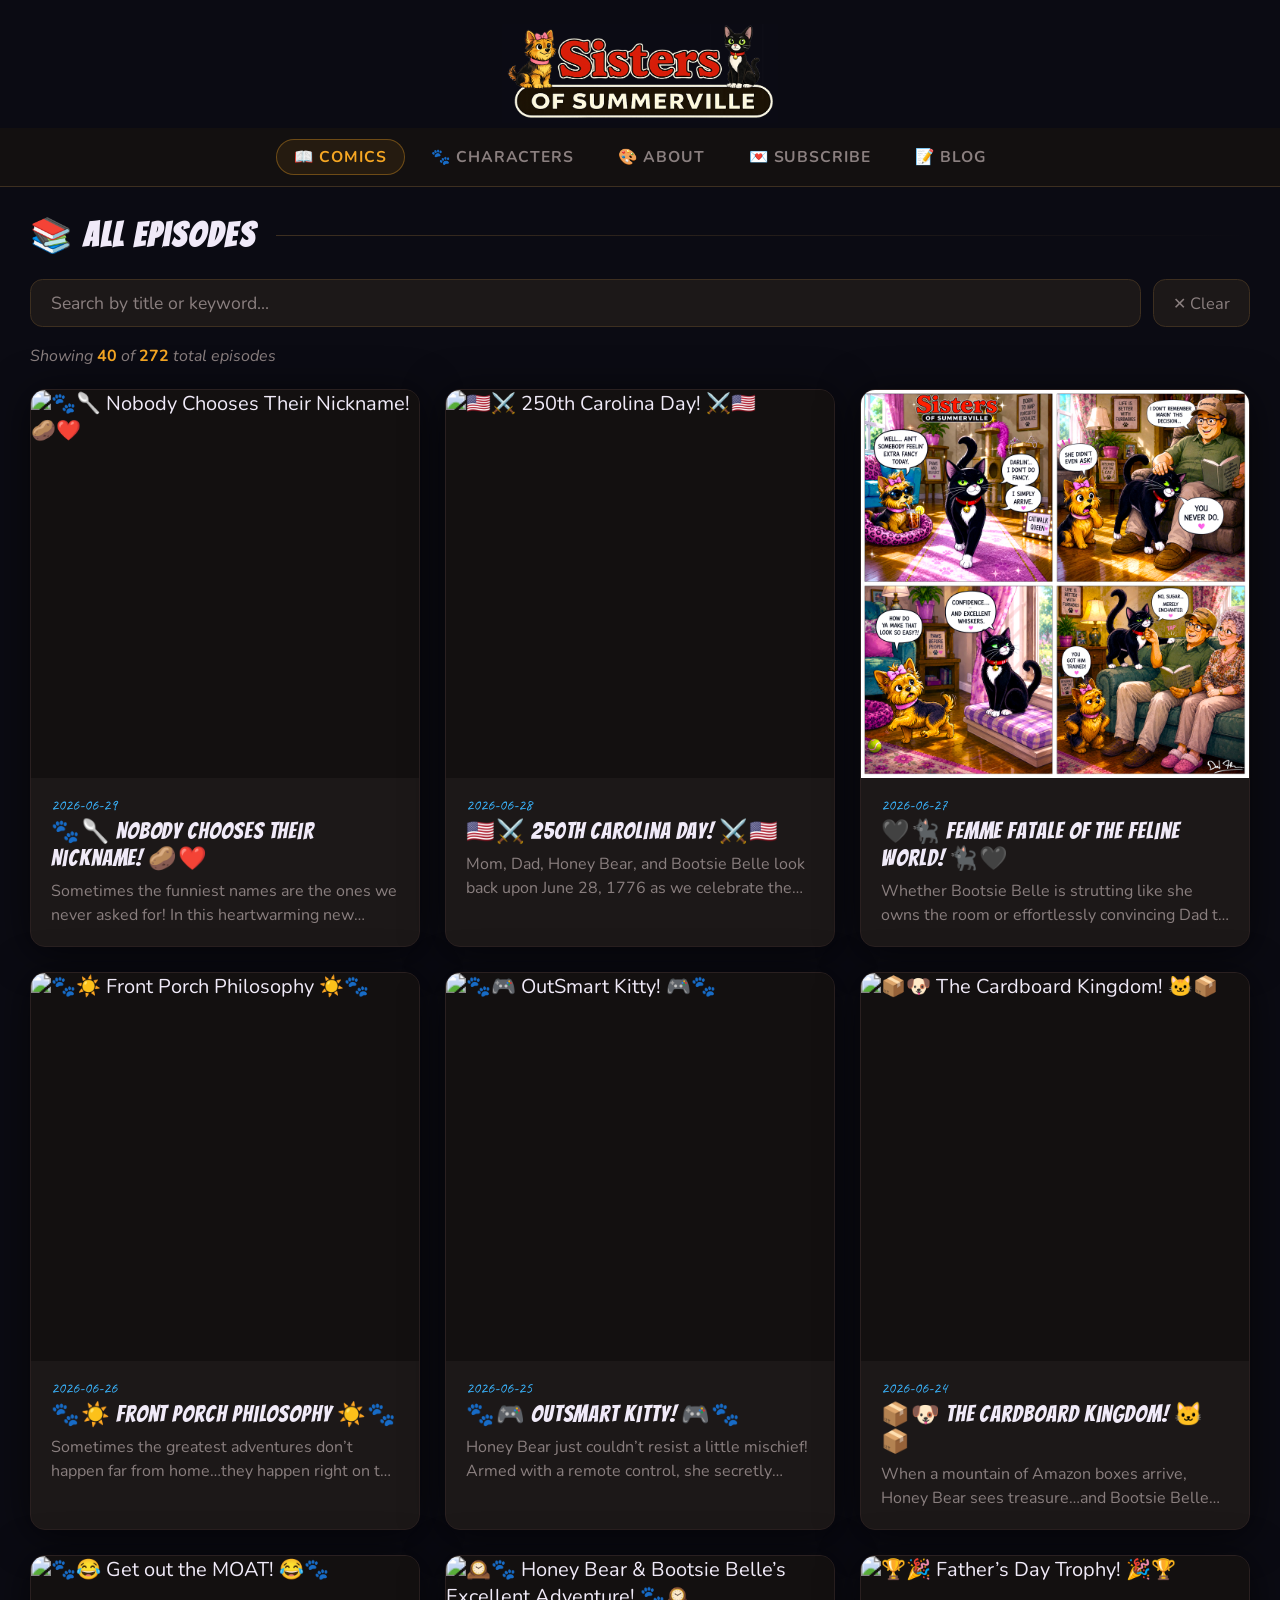
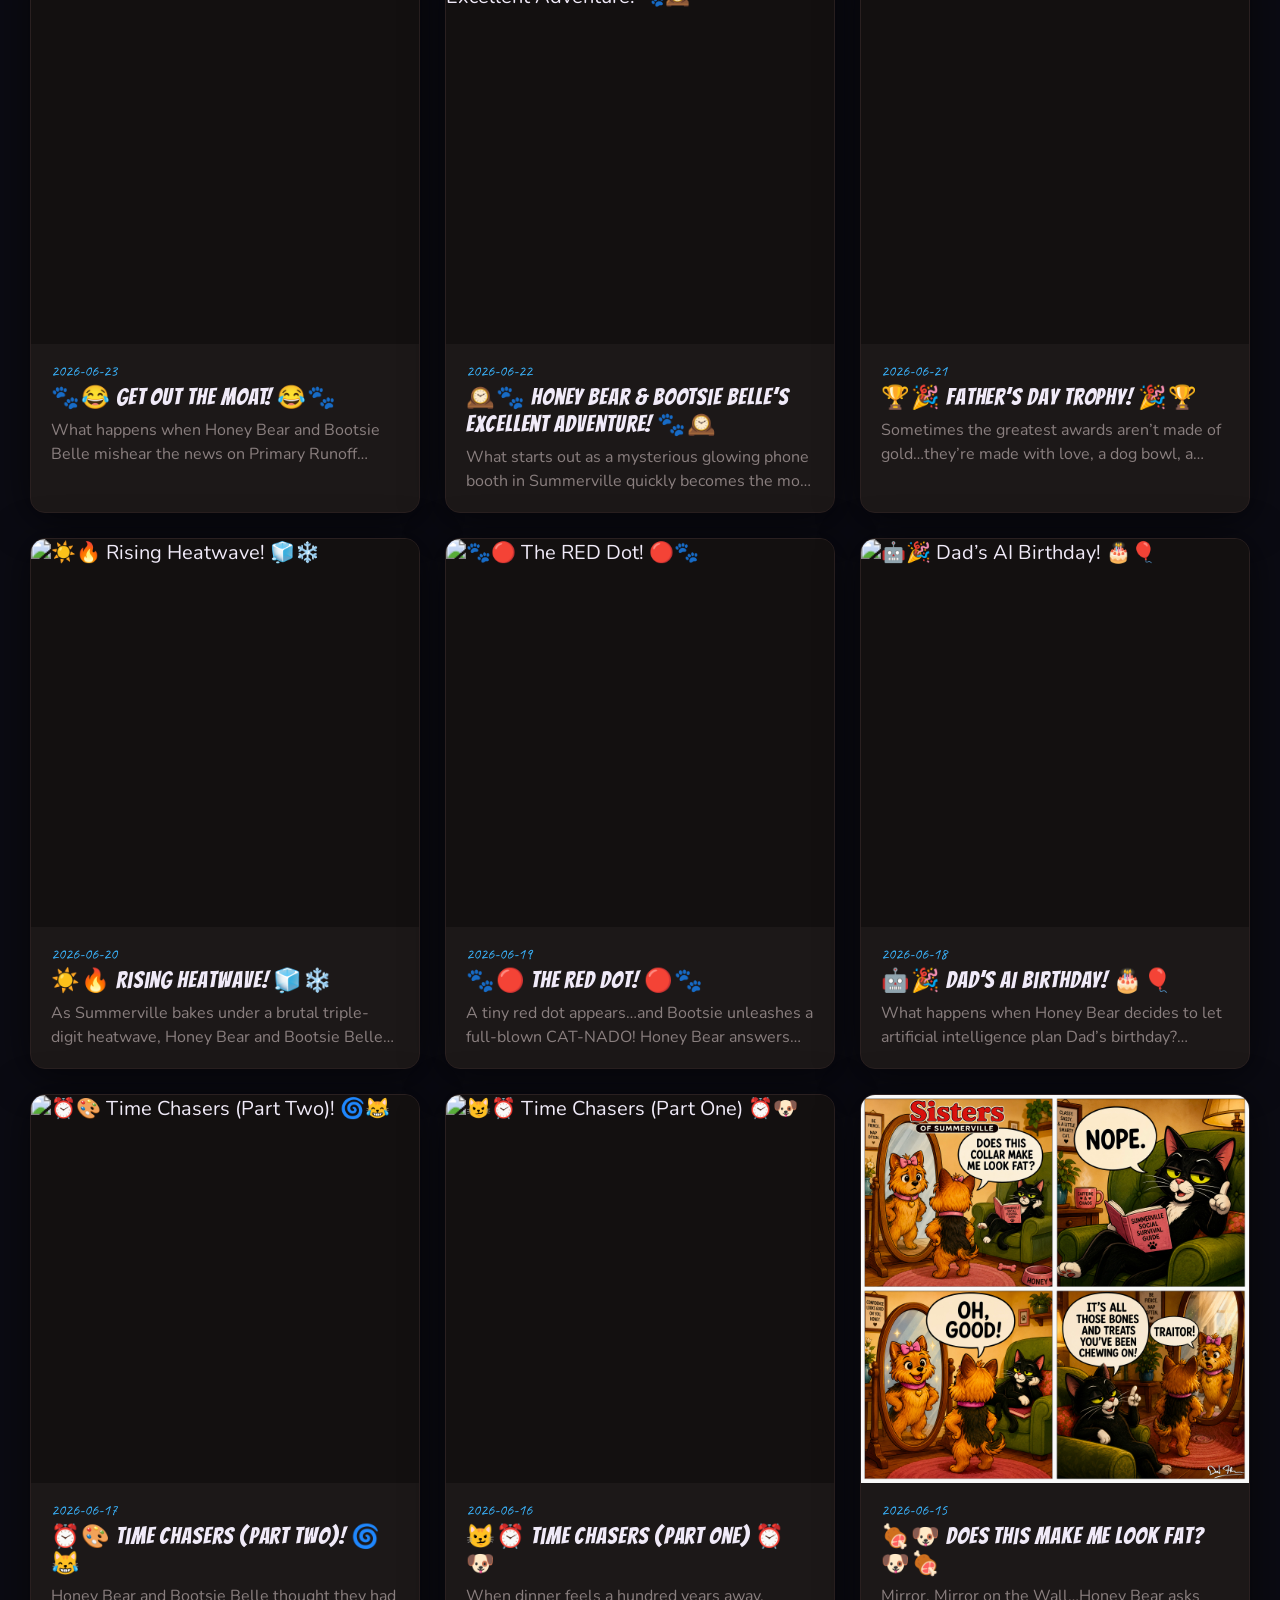
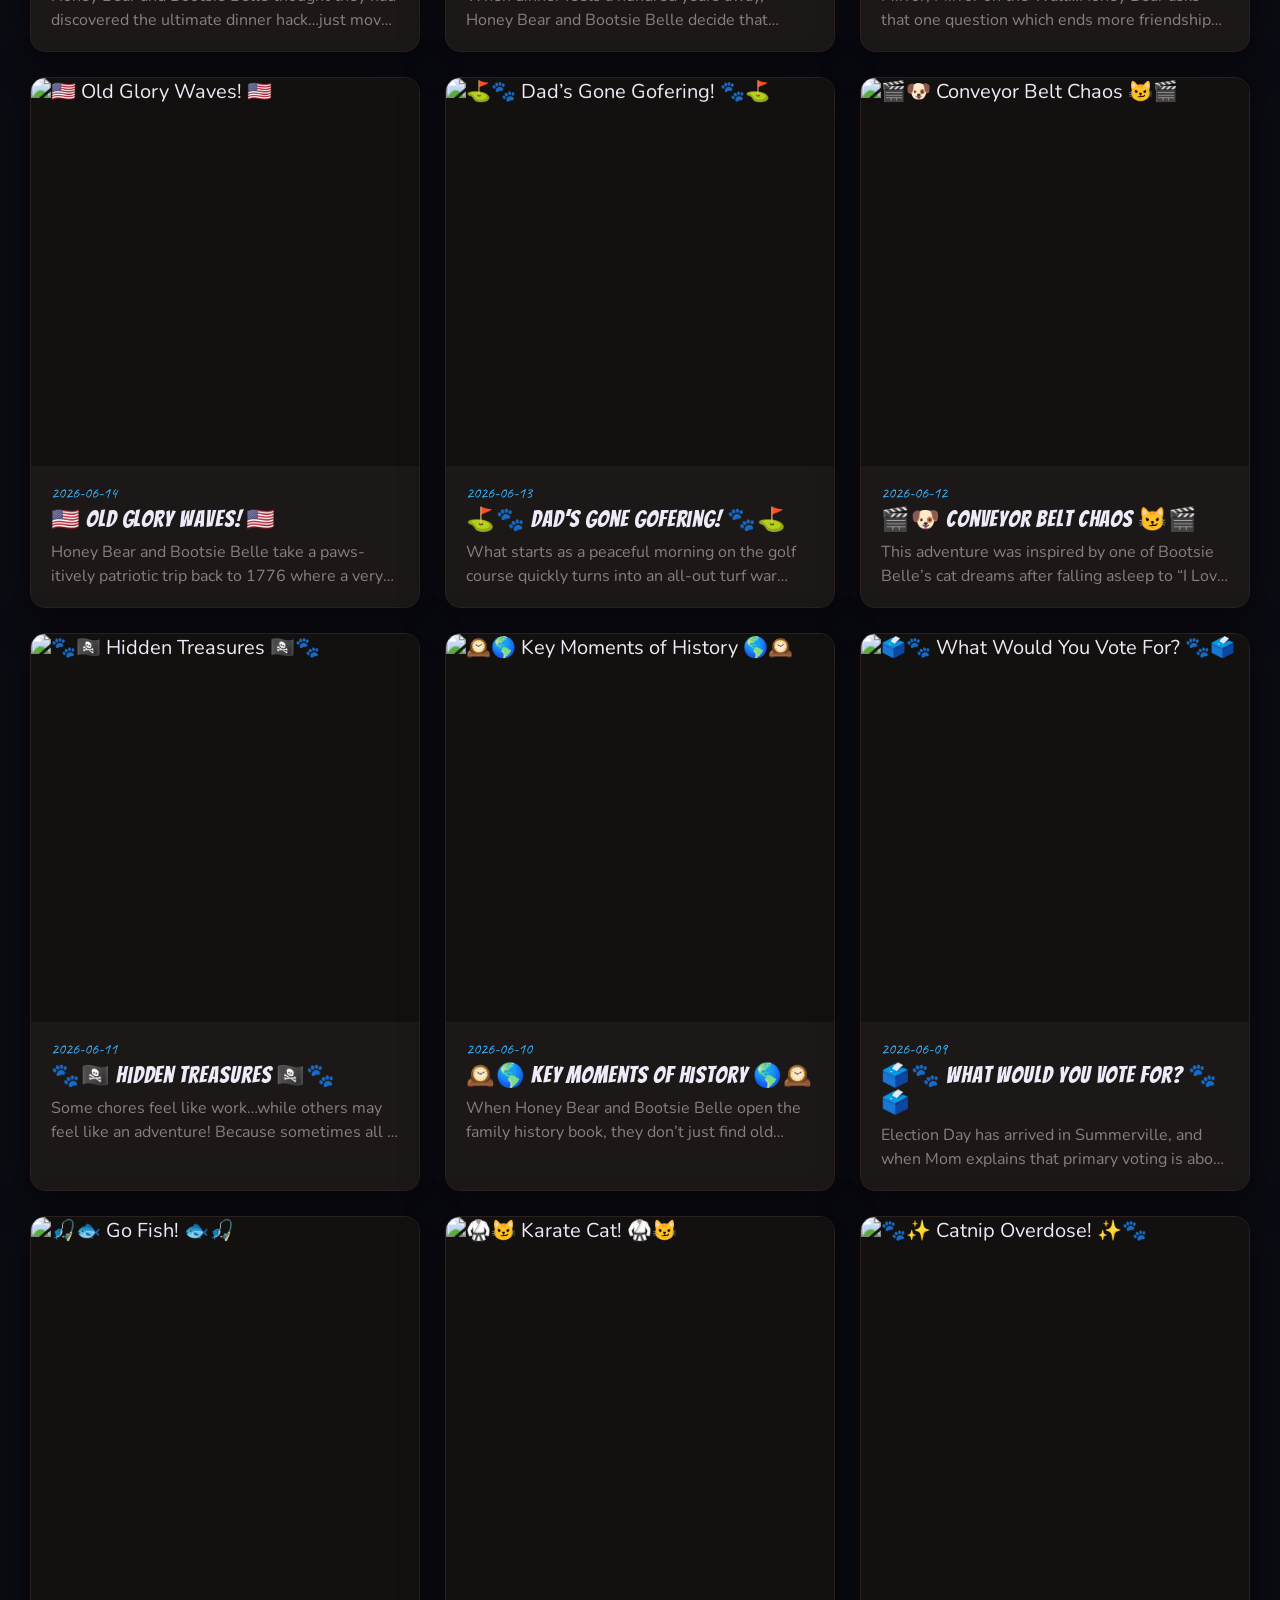
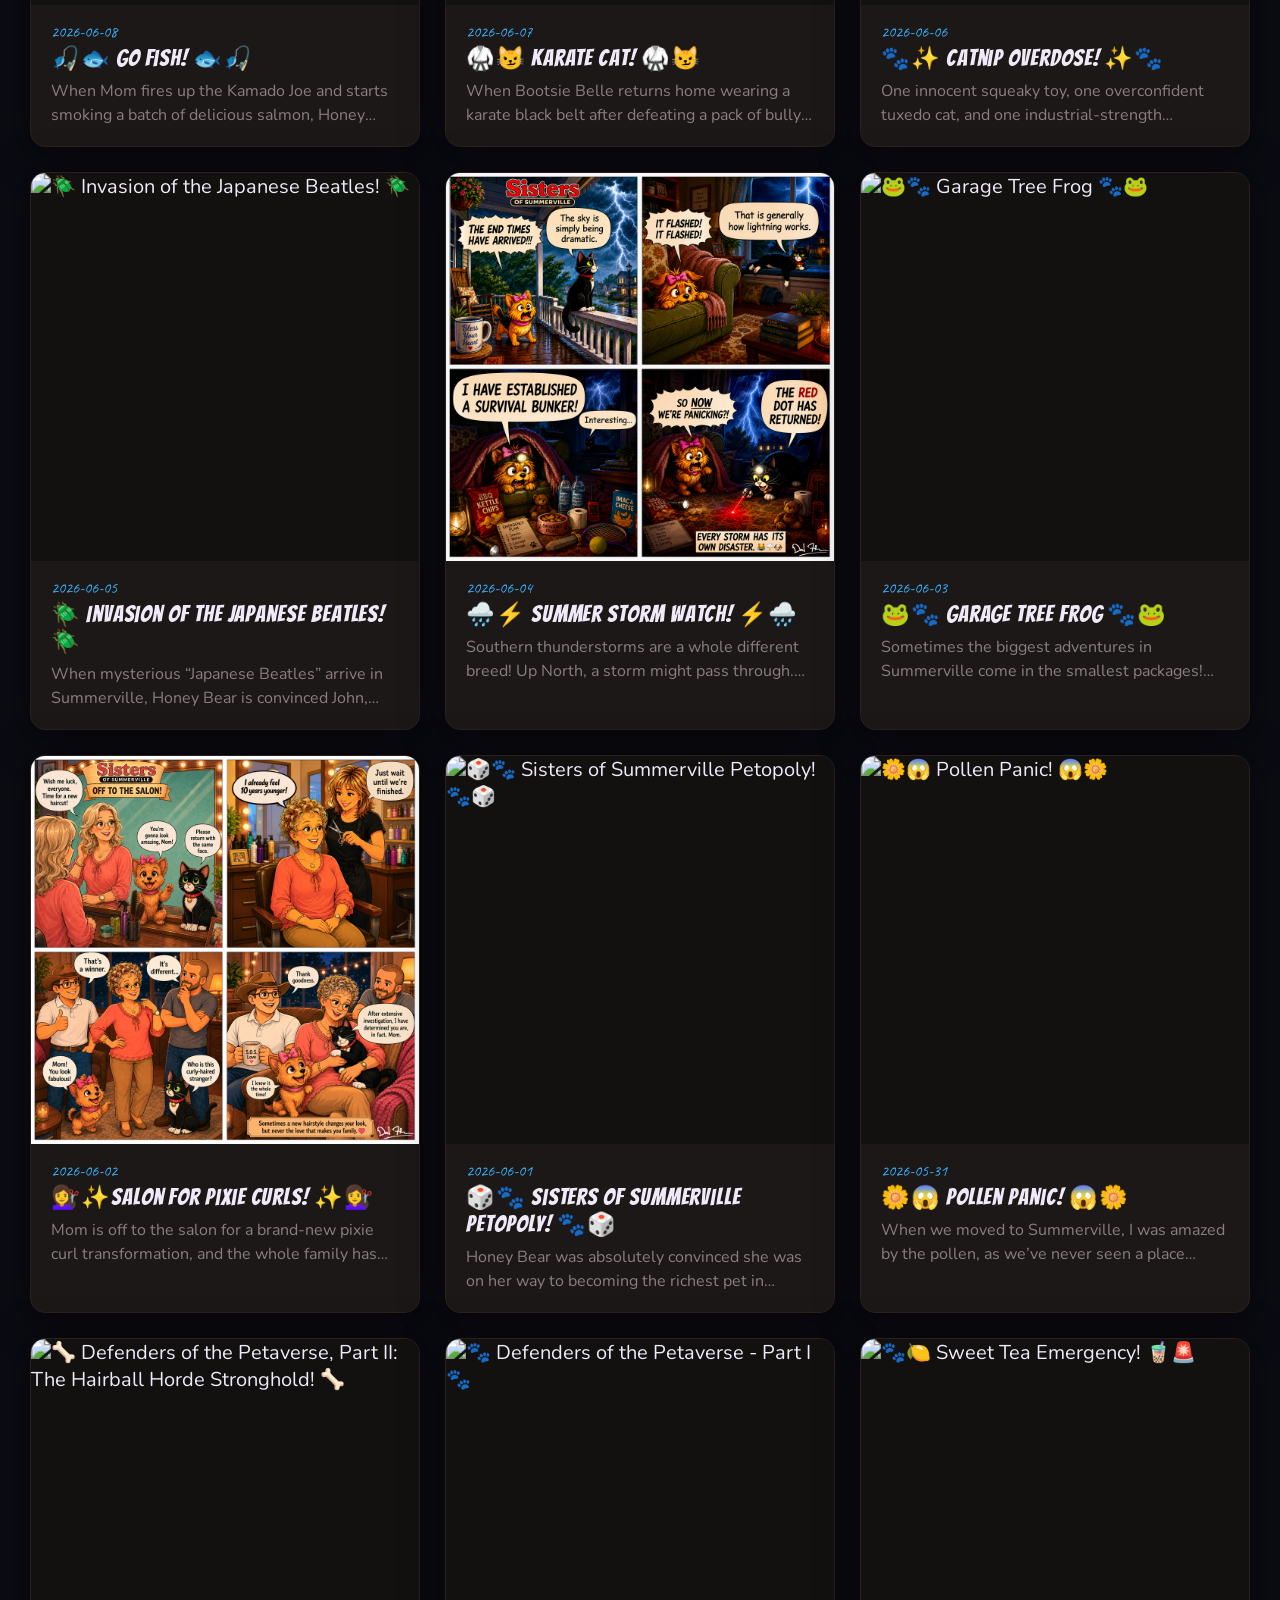
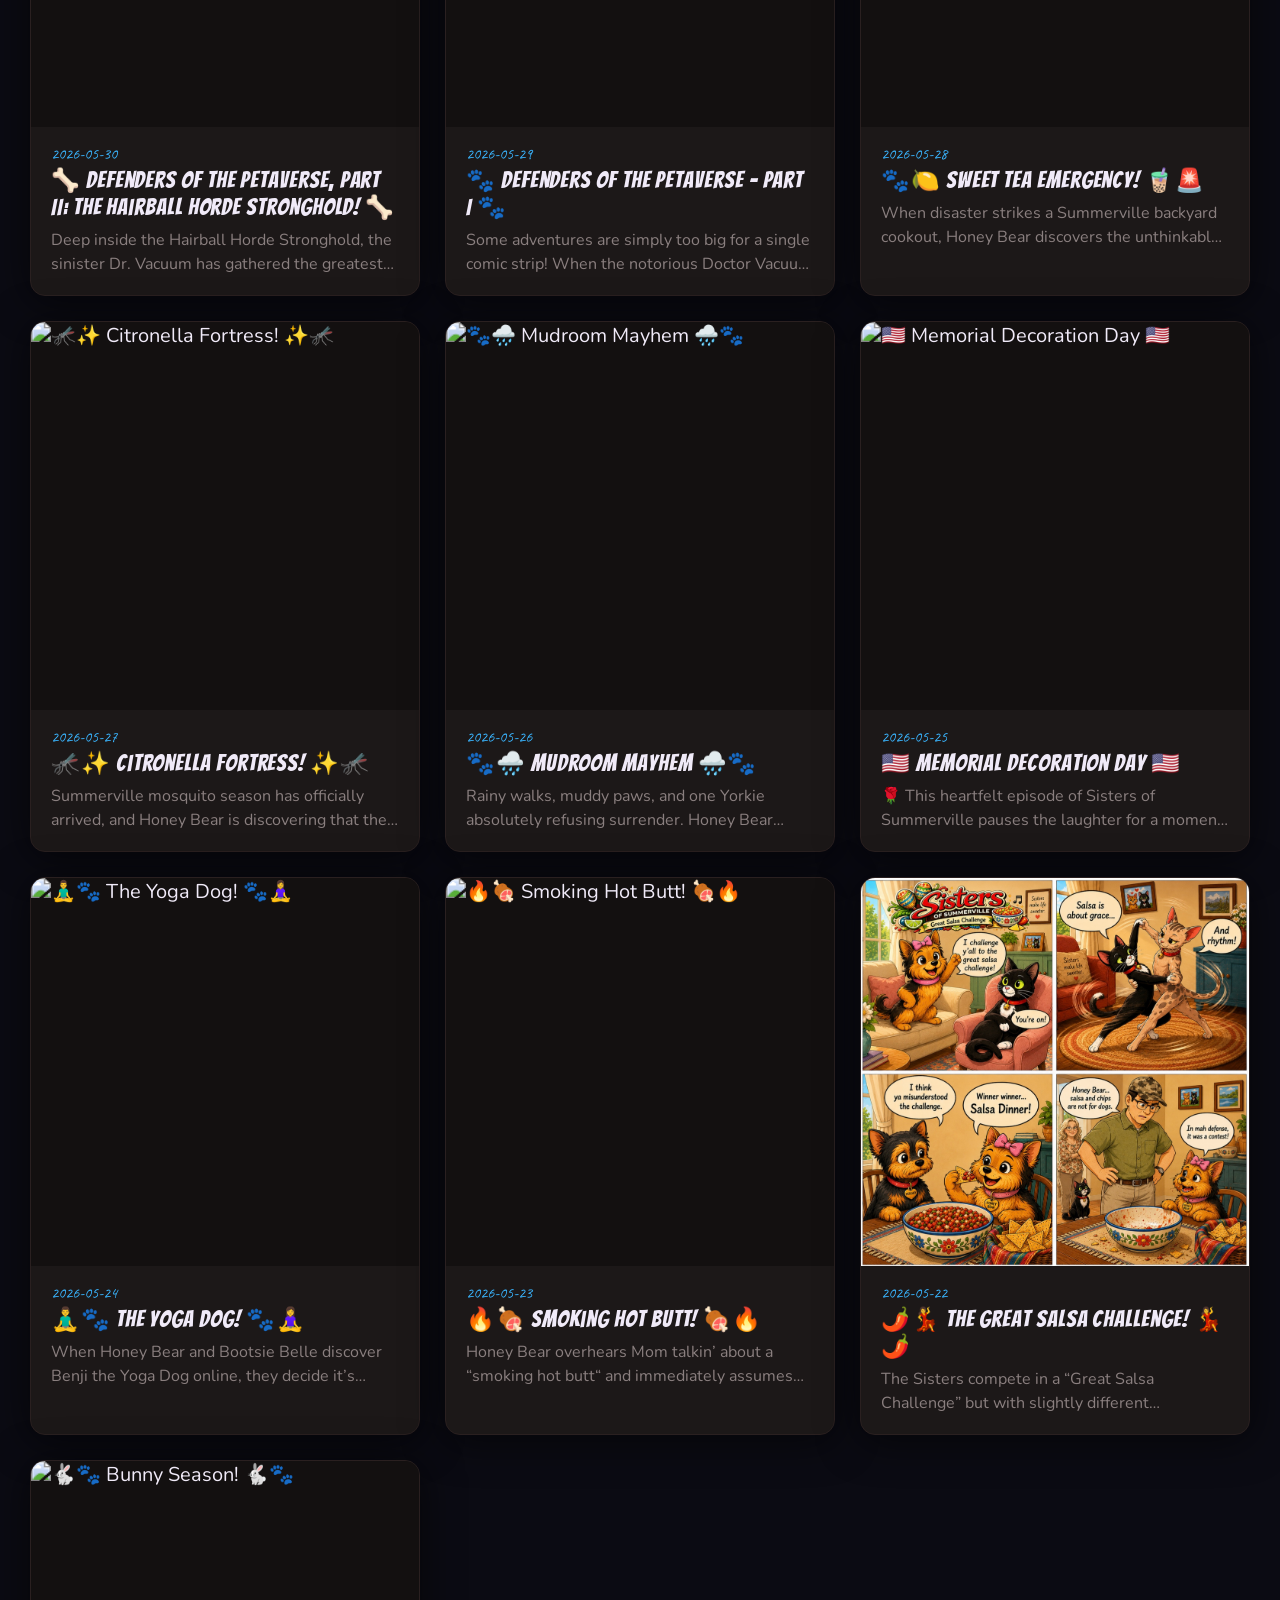
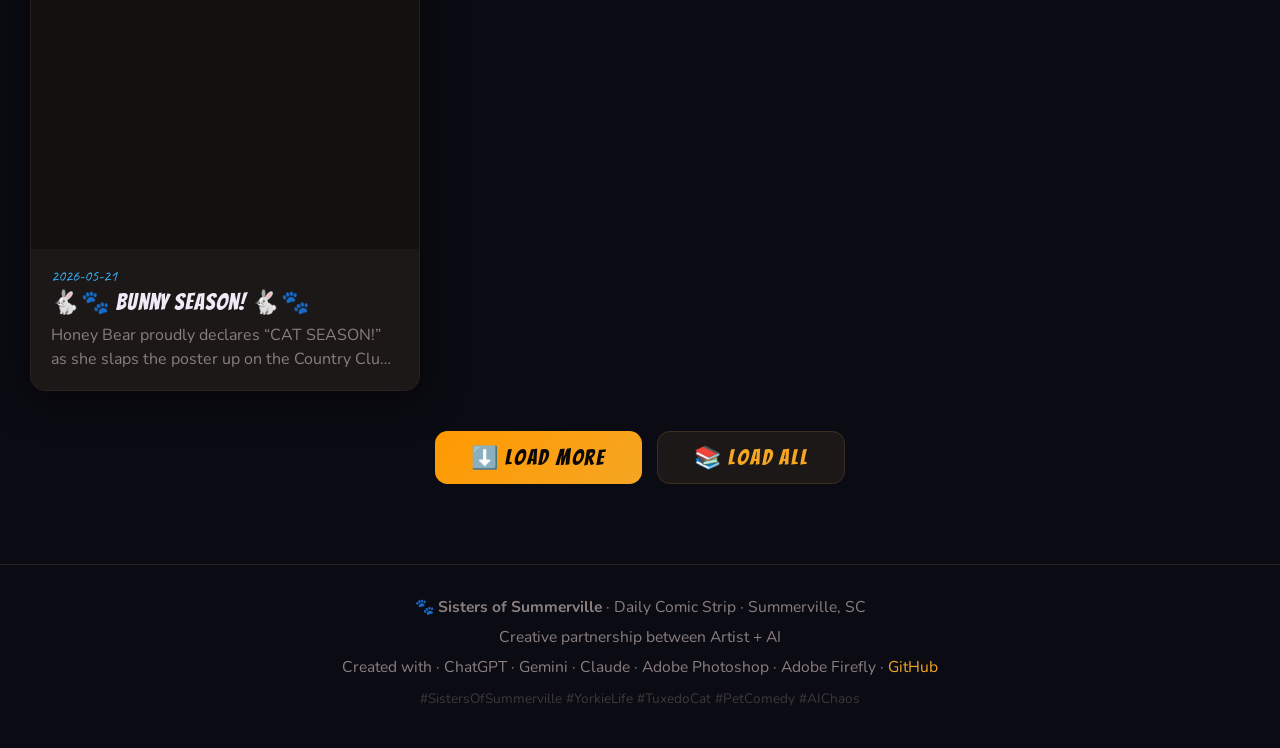
==== commit ef0dba00: "Add files via upload" ====
--- a/index.html
+++ b/index.html
@@ -4,7 +4,55 @@
 <meta charset="UTF-8">
 <meta name="viewport" content="width=device-width, initial-scale=1.0">
 <!-- cf-email-obfuscation: off -->
-<title>Sisters of Summerville</title>
+
+<!-- ── SEO ── -->
+<title>Sisters of Summerville — Daily AI Comic Strip</title>
+<meta name="description" content="Daily AI-generated comic strip featuring Honey Bear the sassy Yorkie and Bootsie Belle the scheming tuxedo cat. Fresh Southern chaos every single day from Summerville, SC.">
+<meta name="keywords" content="Sisters of Summerville, AI comic strip, Yorkie, tuxedo cat, Honey Bear, Bootsie Belle, Summerville SC, daily comic, AI art, generative AI, pet comic, funny pets">
+<meta name="author" content="David Fliesen">
+<meta name="robots" content="index, follow">
+<link rel="canonical" href="https://sisters-of-summerville.github.io/">
+
+<!-- ── OPEN GRAPH (Facebook, LinkedIn) ── -->
+<meta property="og:type"        content="website">
+<meta property="og:site_name"   content="Sisters of Summerville">
+<meta property="og:title"       content="Sisters of Summerville — Daily AI Comic Strip">
+<meta property="og:description" content="Daily AI-generated comic strip featuring Honey Bear the sassy Yorkie and Bootsie Belle the scheming tuxedo cat. Fresh Southern chaos every single day from Summerville, SC.">
+<meta property="og:url"         content="https://sisters-of-summerville.github.io/">
+<meta property="og:image"       content="https://sisters-of-summerville.github.io/images/sos-banner.png">
+<meta property="og:image:alt"   content="Sisters of Summerville — Honey Bear and Bootsie Belle">
+<meta property="og:locale"      content="en_US">
+
+<!-- ── TWITTER / X CARD ── -->
+<meta name="twitter:card"        content="summary_large_image">
+<meta name="twitter:site"        content="@dfliesen">
+<meta name="twitter:title"       content="Sisters of Summerville — Daily AI Comic Strip">
+<meta name="twitter:description" content="Daily AI-generated comic strip featuring Honey Bear the sassy Yorkie and Bootsie Belle the scheming tuxedo cat. Southern chaos every day.">
+<meta name="twitter:image"       content="https://sisters-of-summerville.github.io/images/sos-banner.png">
+
+<!-- ── RSS DISCOVERY ── -->
+<link rel="alternate" type="application/rss+xml" title="Sisters of Summerville" href="https://sisters-of-summerville.github.io/rss.xml">
+
+<!-- ── STRUCTURED DATA ── -->
+<script type="application/ld+json">
+{
+  "@context": "https://schema.org",
+  "@type": "WebSite",
+  "name": "Sisters of Summerville",
+  "url": "https://sisters-of-summerville.github.io/",
+  "description": "Daily AI-generated comic strip featuring Honey Bear the Yorkie and Bootsie Belle the tuxedo cat from Summerville, SC.",
+  "author": {
+    "@type": "Person",
+    "name": "David Fliesen",
+    "url": "https://davidfliesen.github.io"
+  },
+  "potentialAction": {
+    "@type": "SearchAction",
+    "target": "https://sisters-of-summerville.github.io/",
+    "query-input": "required name=search_term_string"
+  }
+}
+</script>
 <link rel="preconnect" href="https://fonts.googleapis.com">
 <link rel="preconnect" href="https://fonts.gstatic.com" crossorigin>
 <link href="https://fonts.googleapis.com/css2?family=Bangers&family=Nunito:wght@400;600;700&family=Caveat:wght@500;700&display=swap" rel="stylesheet">
@@ -179,7 +227,8 @@
         <div class="char-info-tags" id="charViewTags"></div>
       </div>
       <div class="char-full-img-wrap">
-        <img id="charViewImg" src="[data-uri]" alt="">
+        <img id="charViewImg" src="[data-uri]" alt=""
+             onclick="openLightbox(this.src)" title="Click to enlarge" style="cursor:zoom-in;">
       </div>
       <button class="nav-arrow char-nav-right" id="charArrowNext" onclick="navigateChar(1)" title="Next character">&#9654;</button>
     </div>
@@ -219,7 +268,7 @@
     <div class="blog-youtube-wrap" id="blogYoutubeWrap" style="display:none;">
       <iframe id="blogYoutubeFrame" src="" allow="accelerometer; autoplay; clipboard-write; encrypted-media; gyroscope; picture-in-picture" allowfullscreen></iframe>
     </div>
-    <img class="blog-post-image" id="blogPostImage" src="" alt="" style="display:none;">
+    <img class="blog-post-image" id="blogPostImage" src="" alt="" style="display:none; cursor:zoom-in;" onclick="openLightbox(this.src)" title="Click to enlarge">
     <div class="blog-post-body" id="blogPostBody"></div>
   </div>
   <footer class="site-footer">
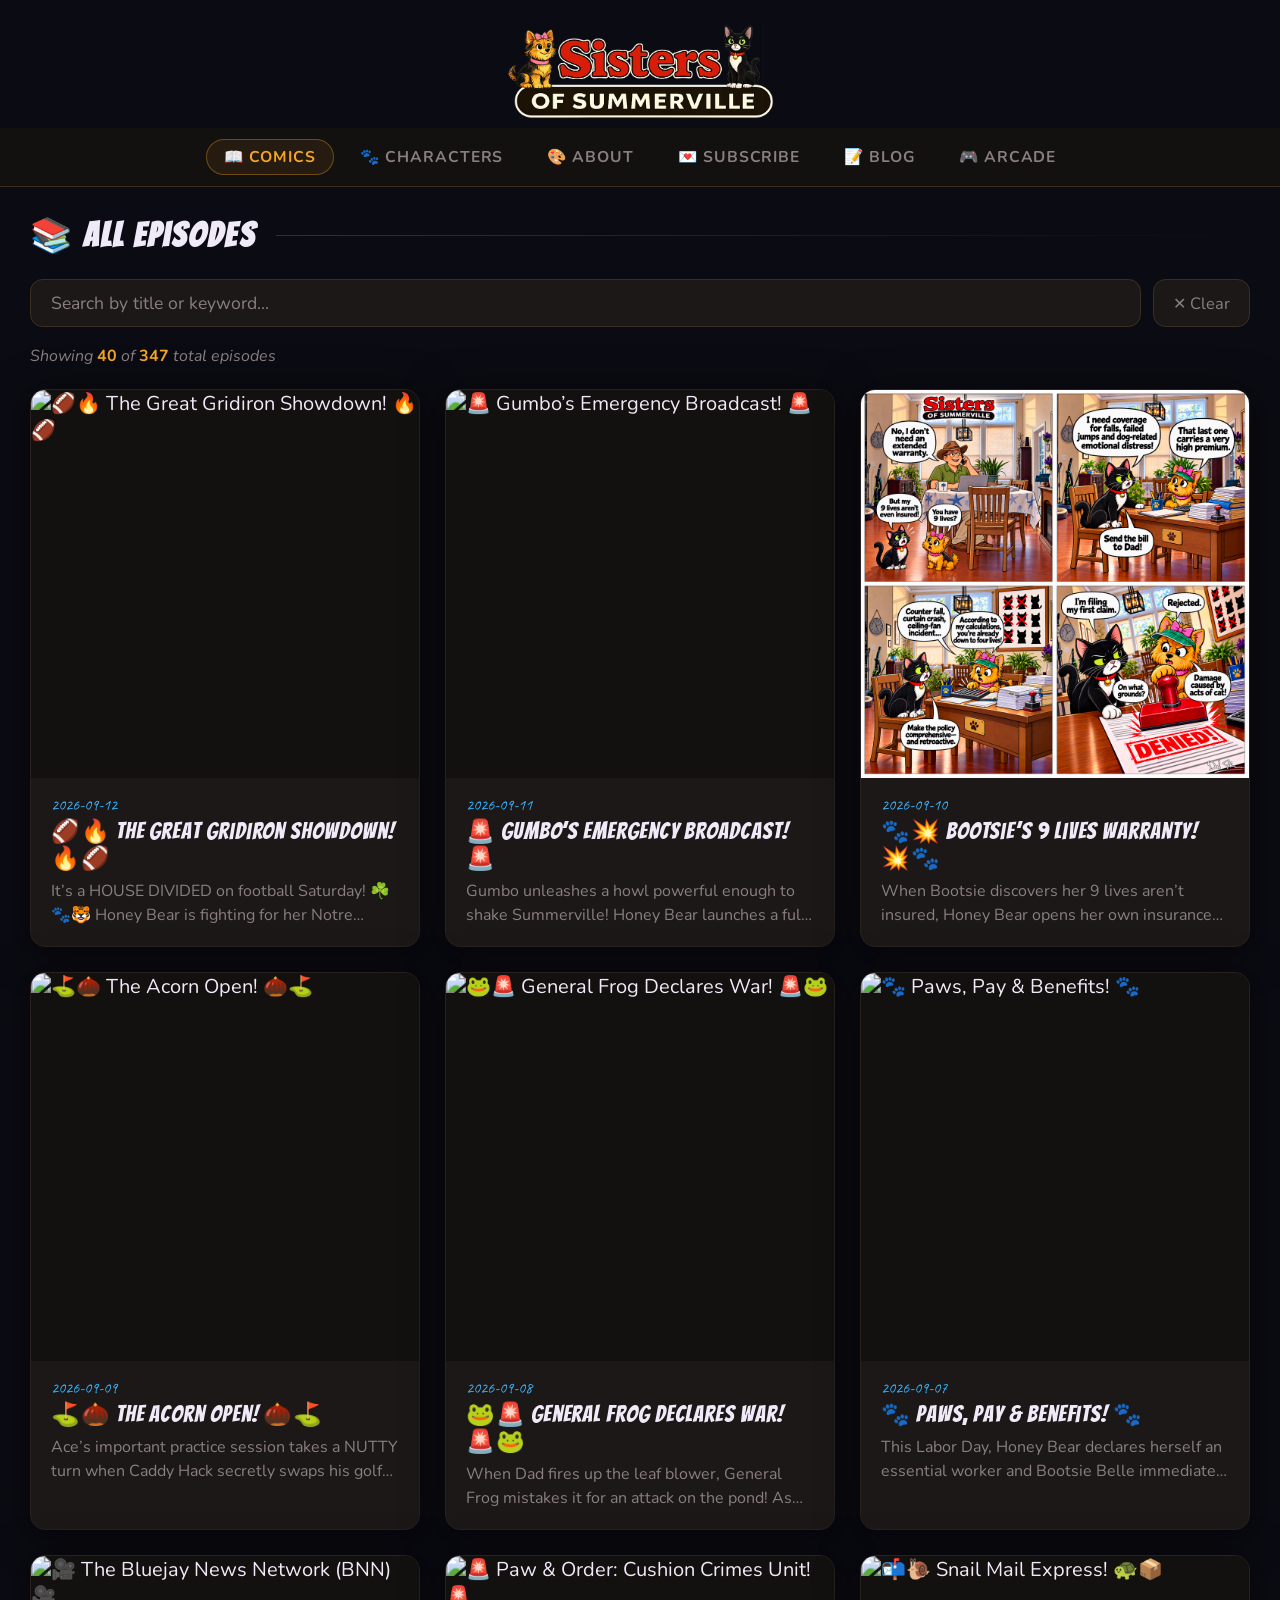
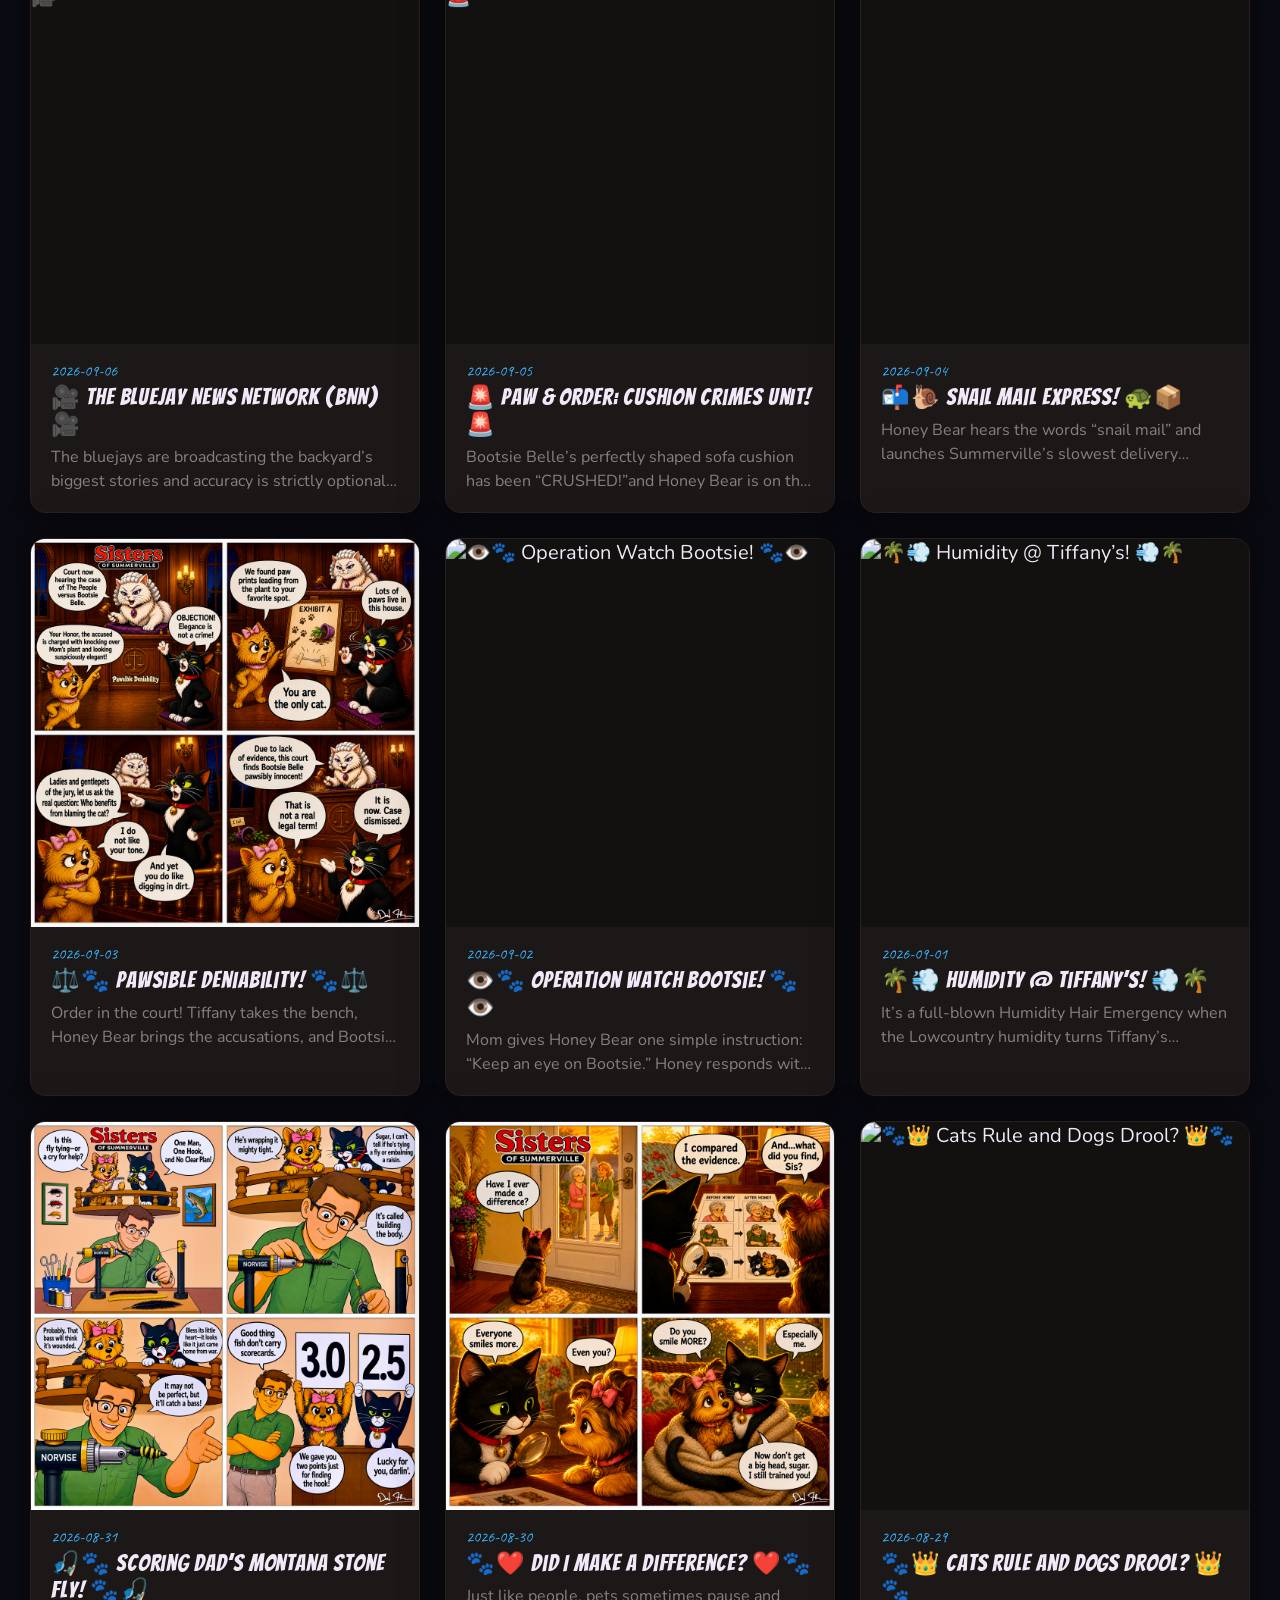
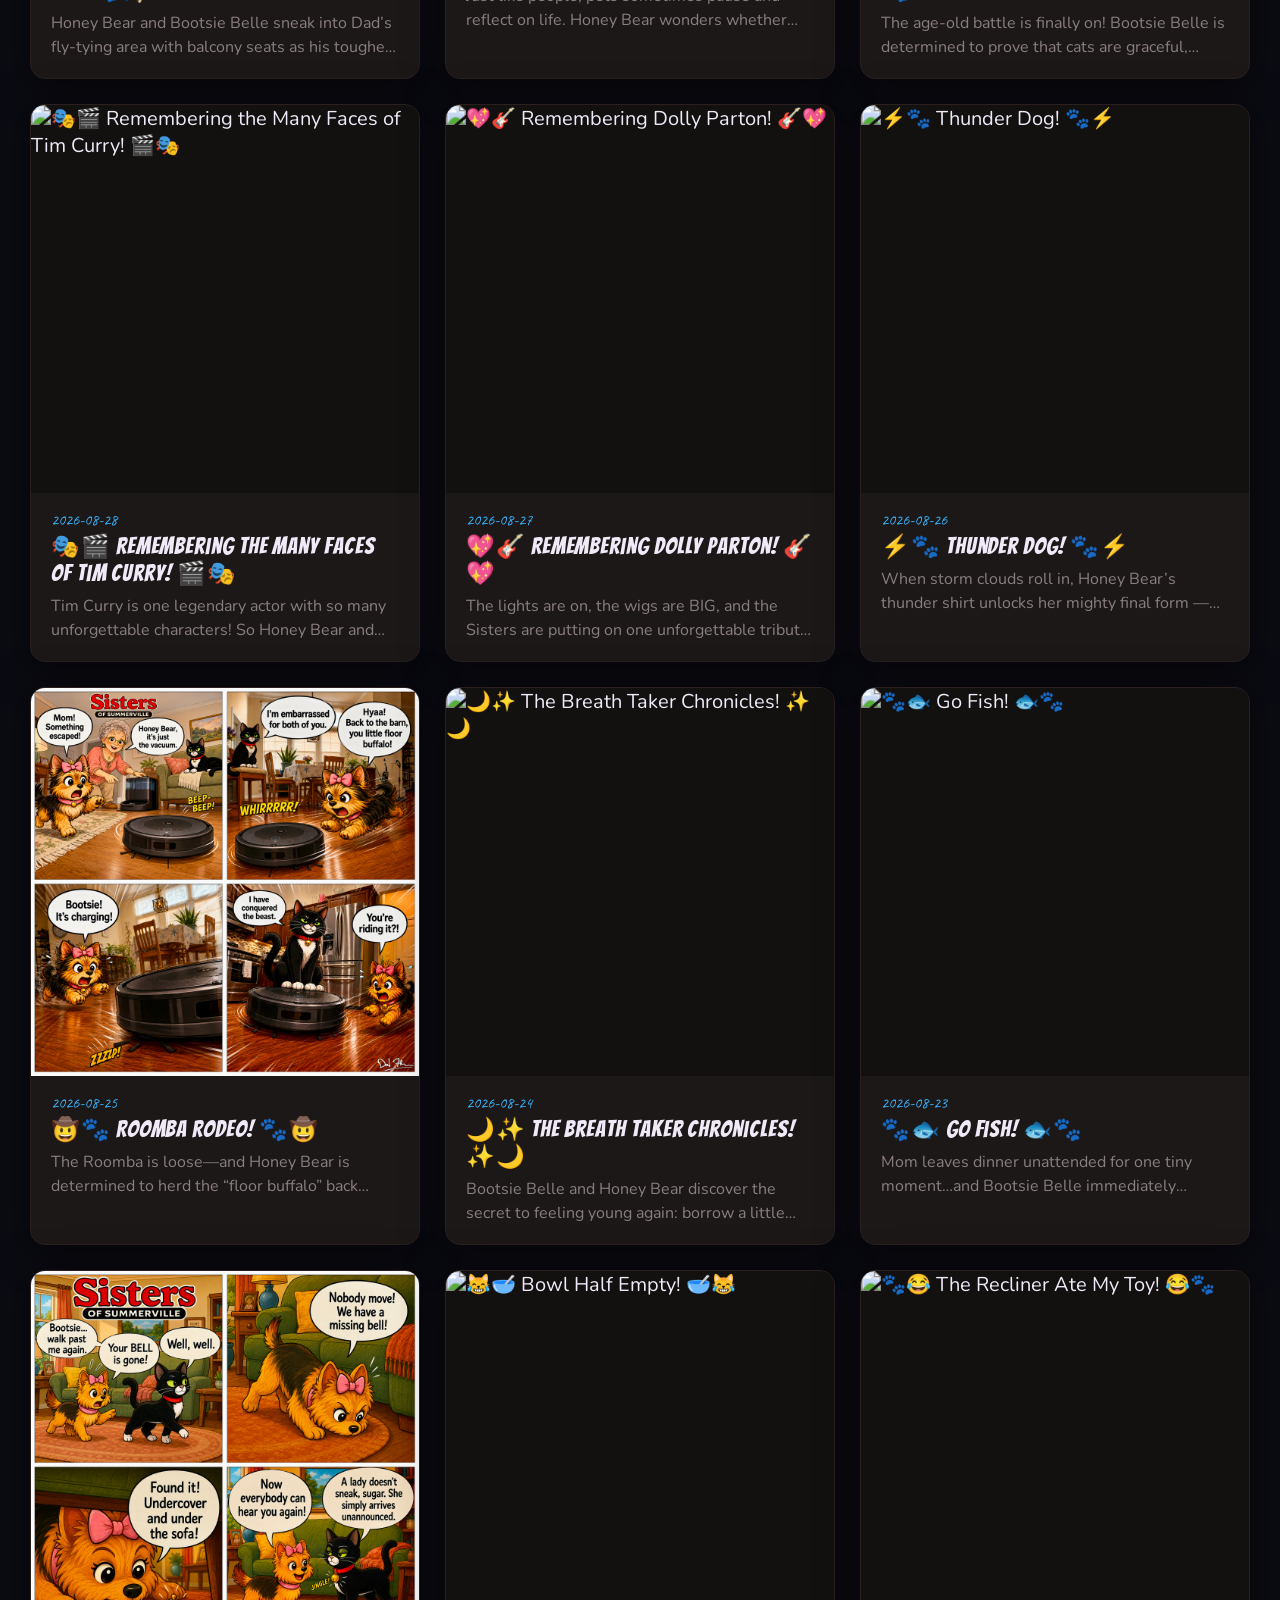
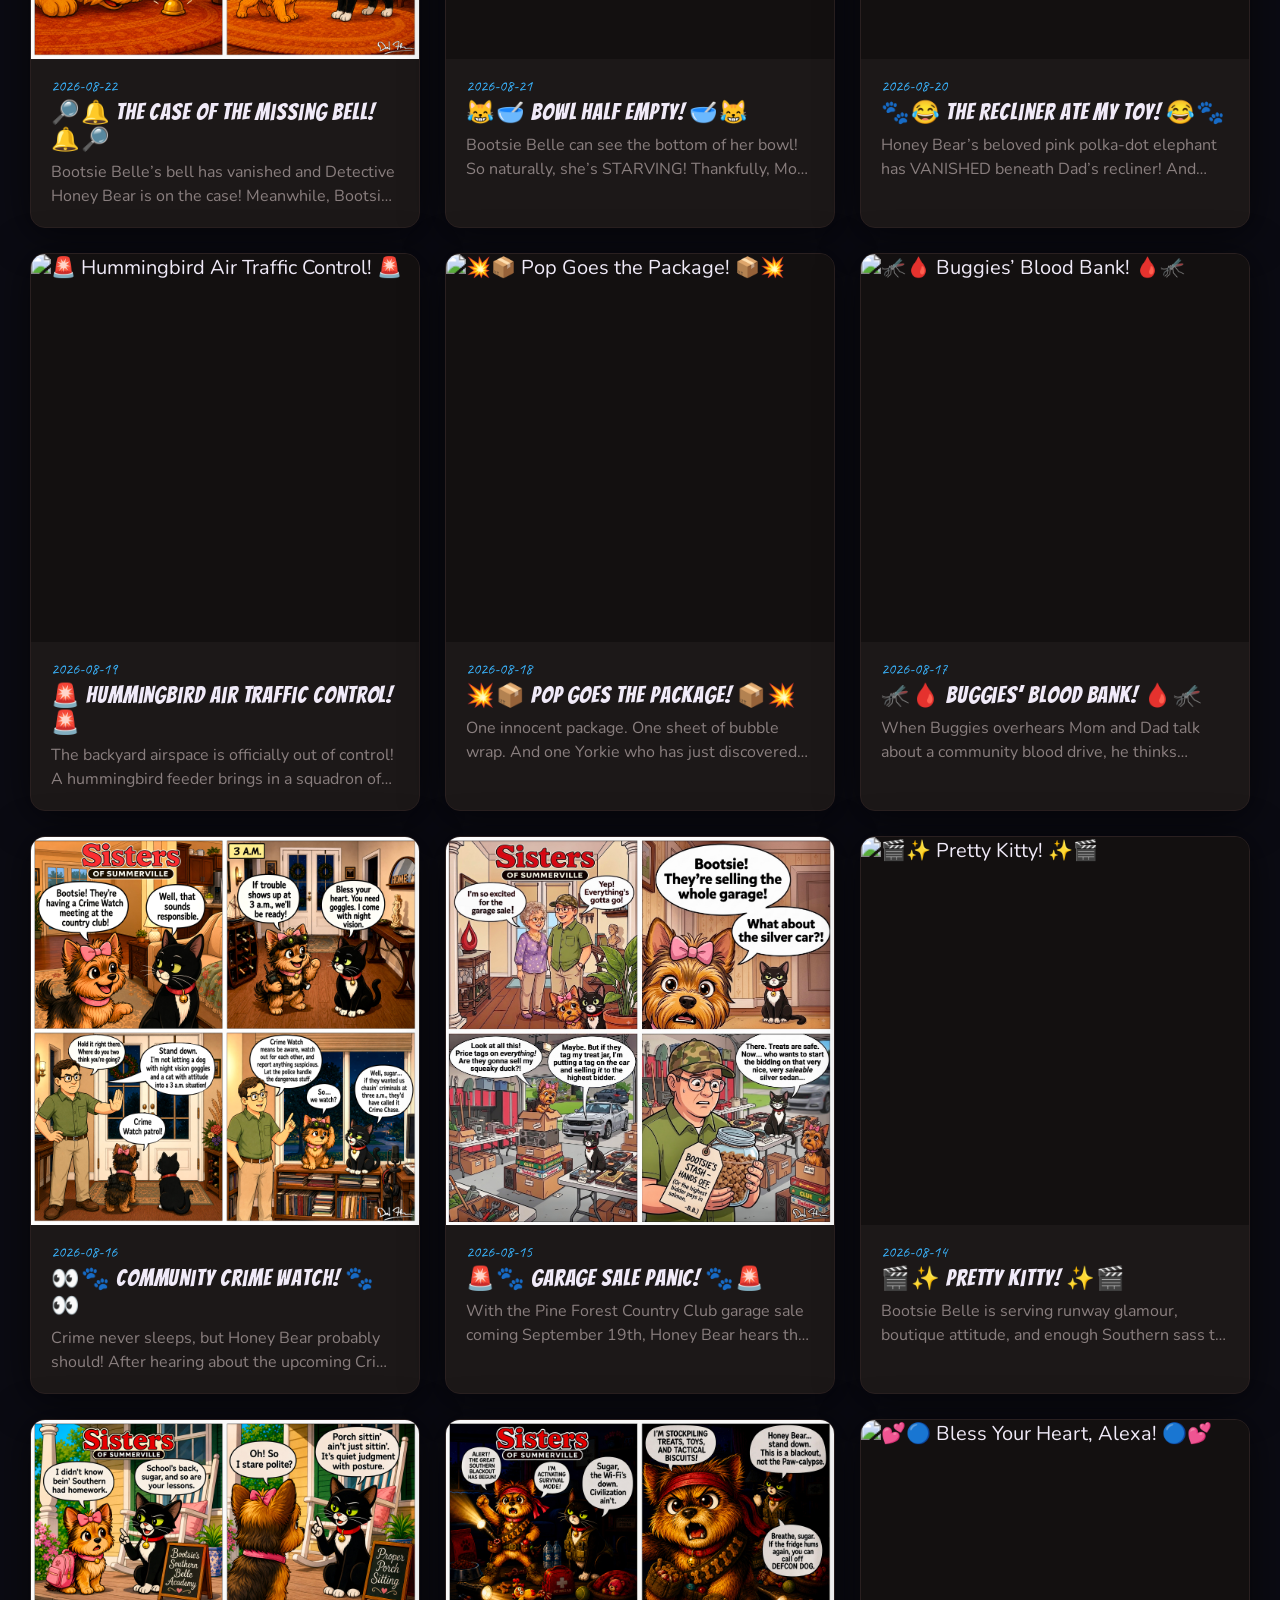
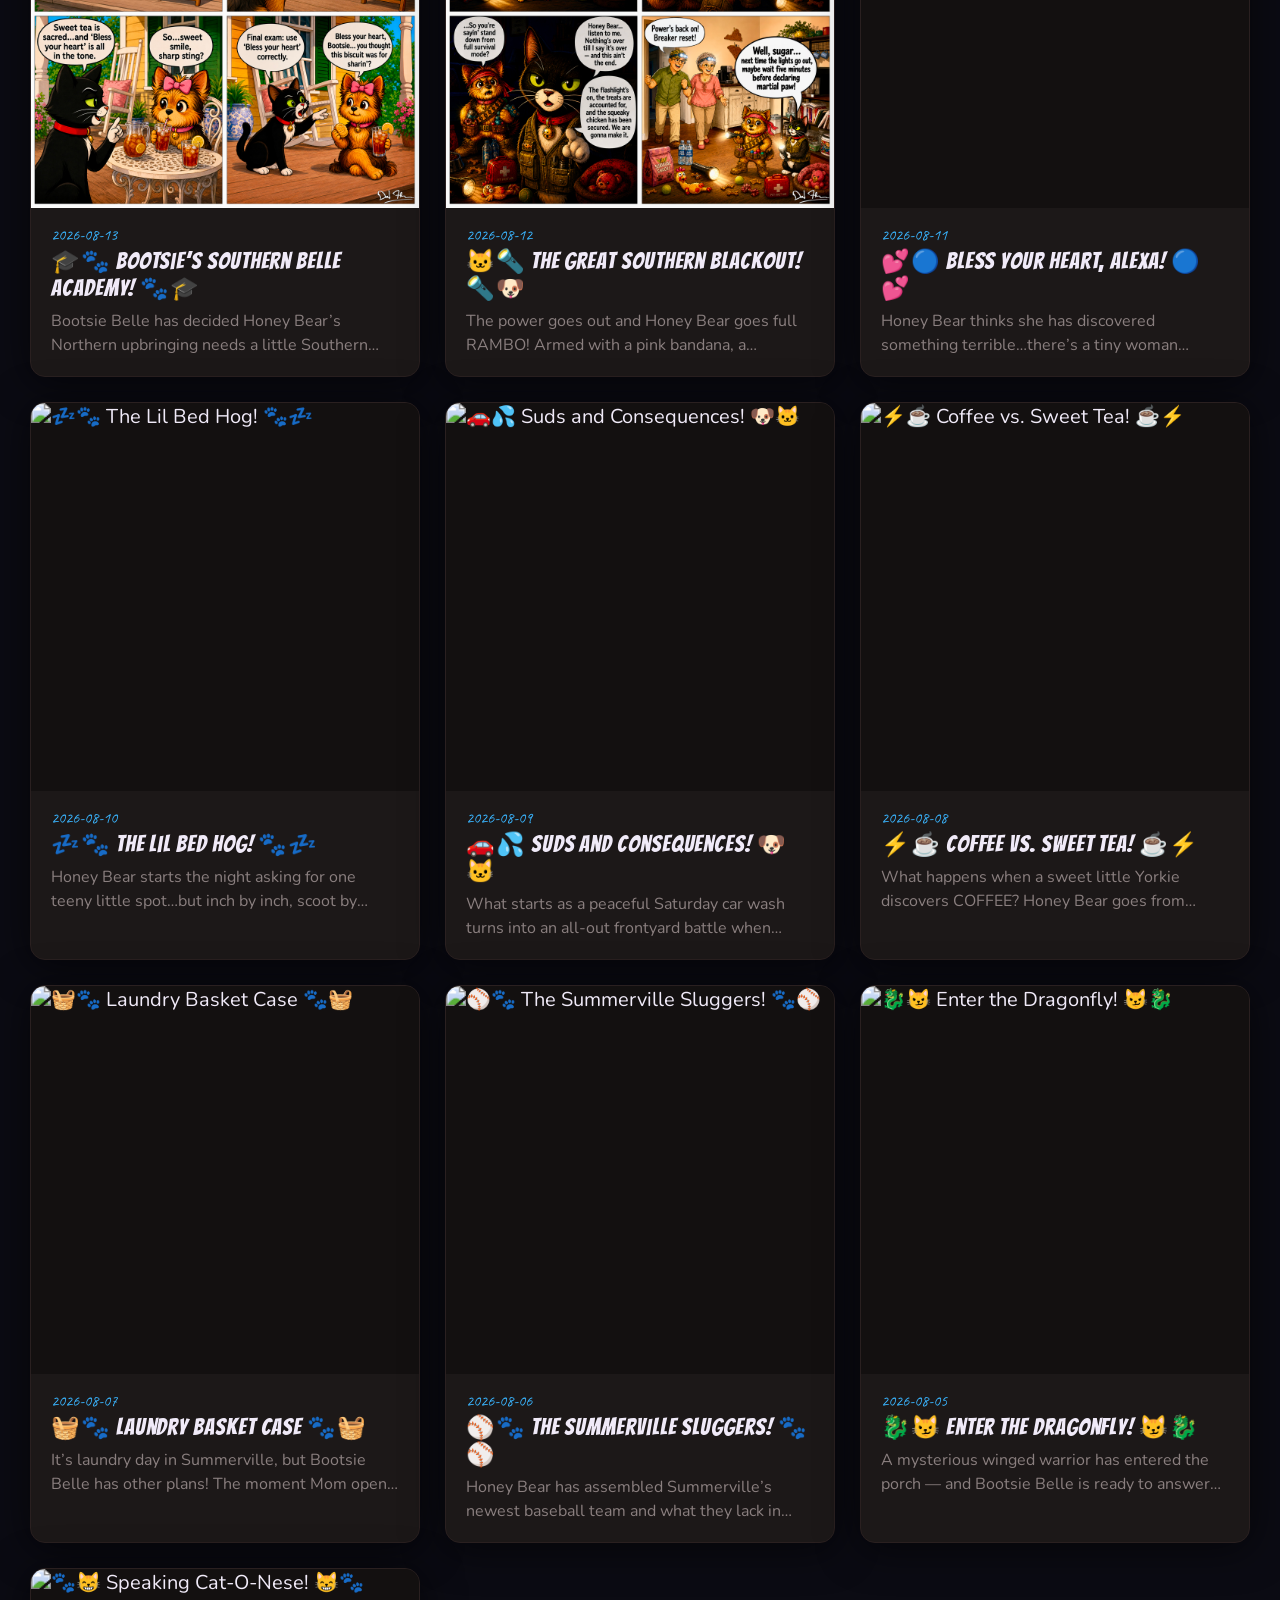
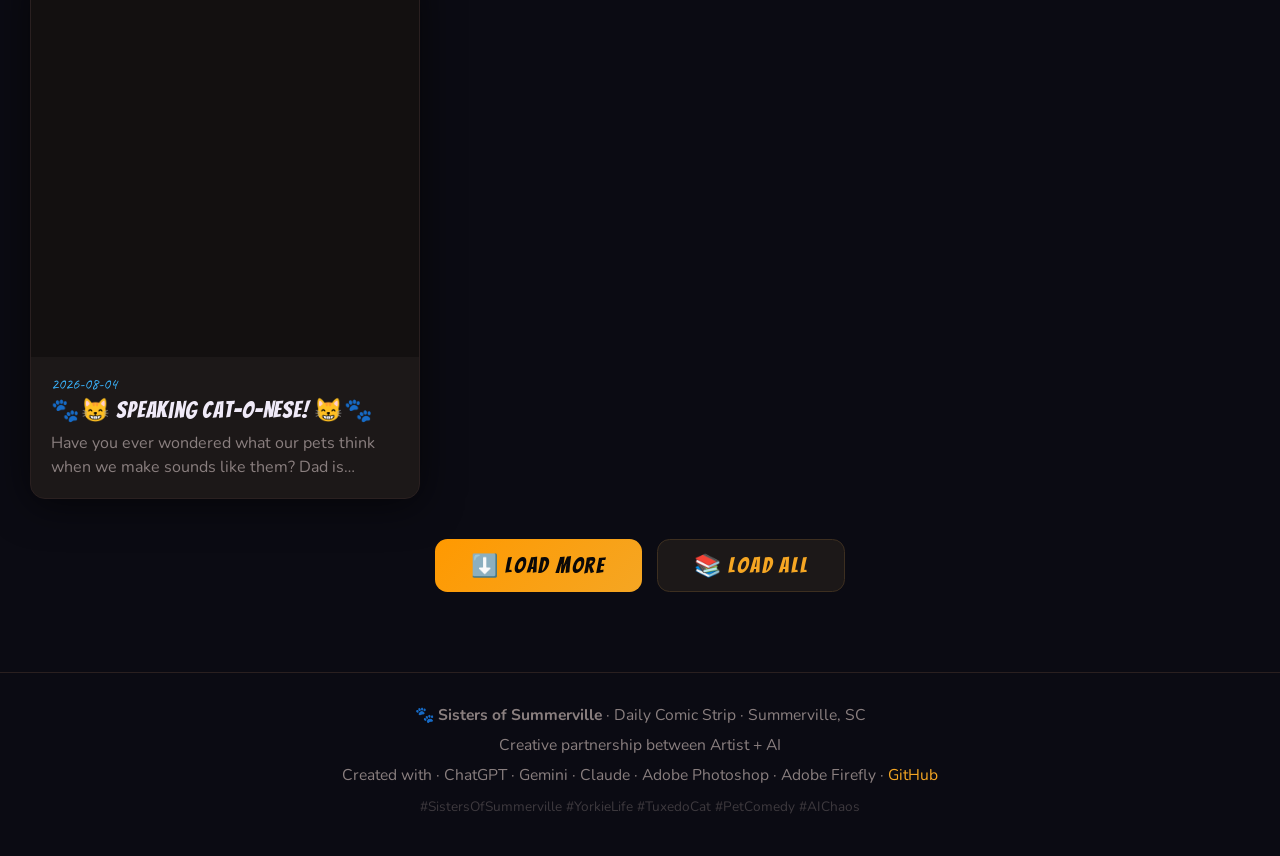
==== commit 16c3ef27: "Add files via upload" ====
--- a/index.html
+++ b/index.html
@@ -3,6 +3,8 @@
 <head>
 <meta charset="UTF-8">
 <meta name="viewport" content="width=device-width, initial-scale=1.0">
+<meta name="google-site-verification" content="HQIYxA-KKUDNe9rUhcdE-q1o94DQXt3kZqb4iL7KTTg" />
+<meta name="msvalidate.01" content="7EACA56E4AD4FCB46A9D5AB47FBCE154" />
 <!-- cf-email-obfuscation: off -->
 
 <!-- ── SEO ── -->
@@ -75,6 +77,7 @@
     <button class="nav-link" onclick="showTab('about',this)">&#127912; About</button>
     <button class="nav-link" onclick="showTab('subscribe',this)">&#128140; Subscribe</button>
     <button class="nav-link" onclick="showTab('blog',this)">&#128221; Blog</button>
+    <a class="nav-link" href="games/">&#127918; Arcade</a>
   </nav>
   <main>
     <!-- COMICS TAB -->
@@ -279,9 +282,9 @@
 </div><!-- /view-blog-post -->
 
 <!-- LIGHTBOX -->
-<div id="lightbox" onclick="closeLightbox()" style="display:none; position:fixed; inset:0; background:rgba(0,0,0,0.92); z-index:500; align-items:center; justify-content:center; padding:1rem; cursor:zoom-out;">
-  <img id="lightboxImg" src="" alt="" style="max-width:95vw; max-height:95vh; border-radius:8px; box-shadow:0 0 60px rgba(0,0,0,0.8); object-fit:contain;">
-  <button onclick="closeLightbox()" style="position:fixed; top:1rem; right:1.2rem; background:none; border:none; color:#fff; font-size:2.5rem; cursor:pointer; line-height:1; opacity:0.8;">✕</button>
+<div id="lightbox" onclick="closeLightbox()" style="display:none; position:fixed; inset:0; background:rgba(0,0,0,0.92); z-index:500; align-items:center; justify-content:center; padding:2rem; box-sizing:border-box; cursor:zoom-out;">
+  <img id="lightboxImg" src="" alt="" style="display:block; max-width:100%; max-height:100%; width:auto; height:auto; border-radius:8px; box-shadow:0 0 60px rgba(0,0,0,0.8); object-fit:contain;">
+  <button onclick="closeLightbox()" style="position:fixed; top:1rem; right:1.2rem; background:none; border:none; color:#fff; font-size:2.5rem; cursor:pointer; line-height:1; opacity:0.8; z-index:501;">✕</button>
 </div>
 
 <div class="toast" id="toast"></div>
